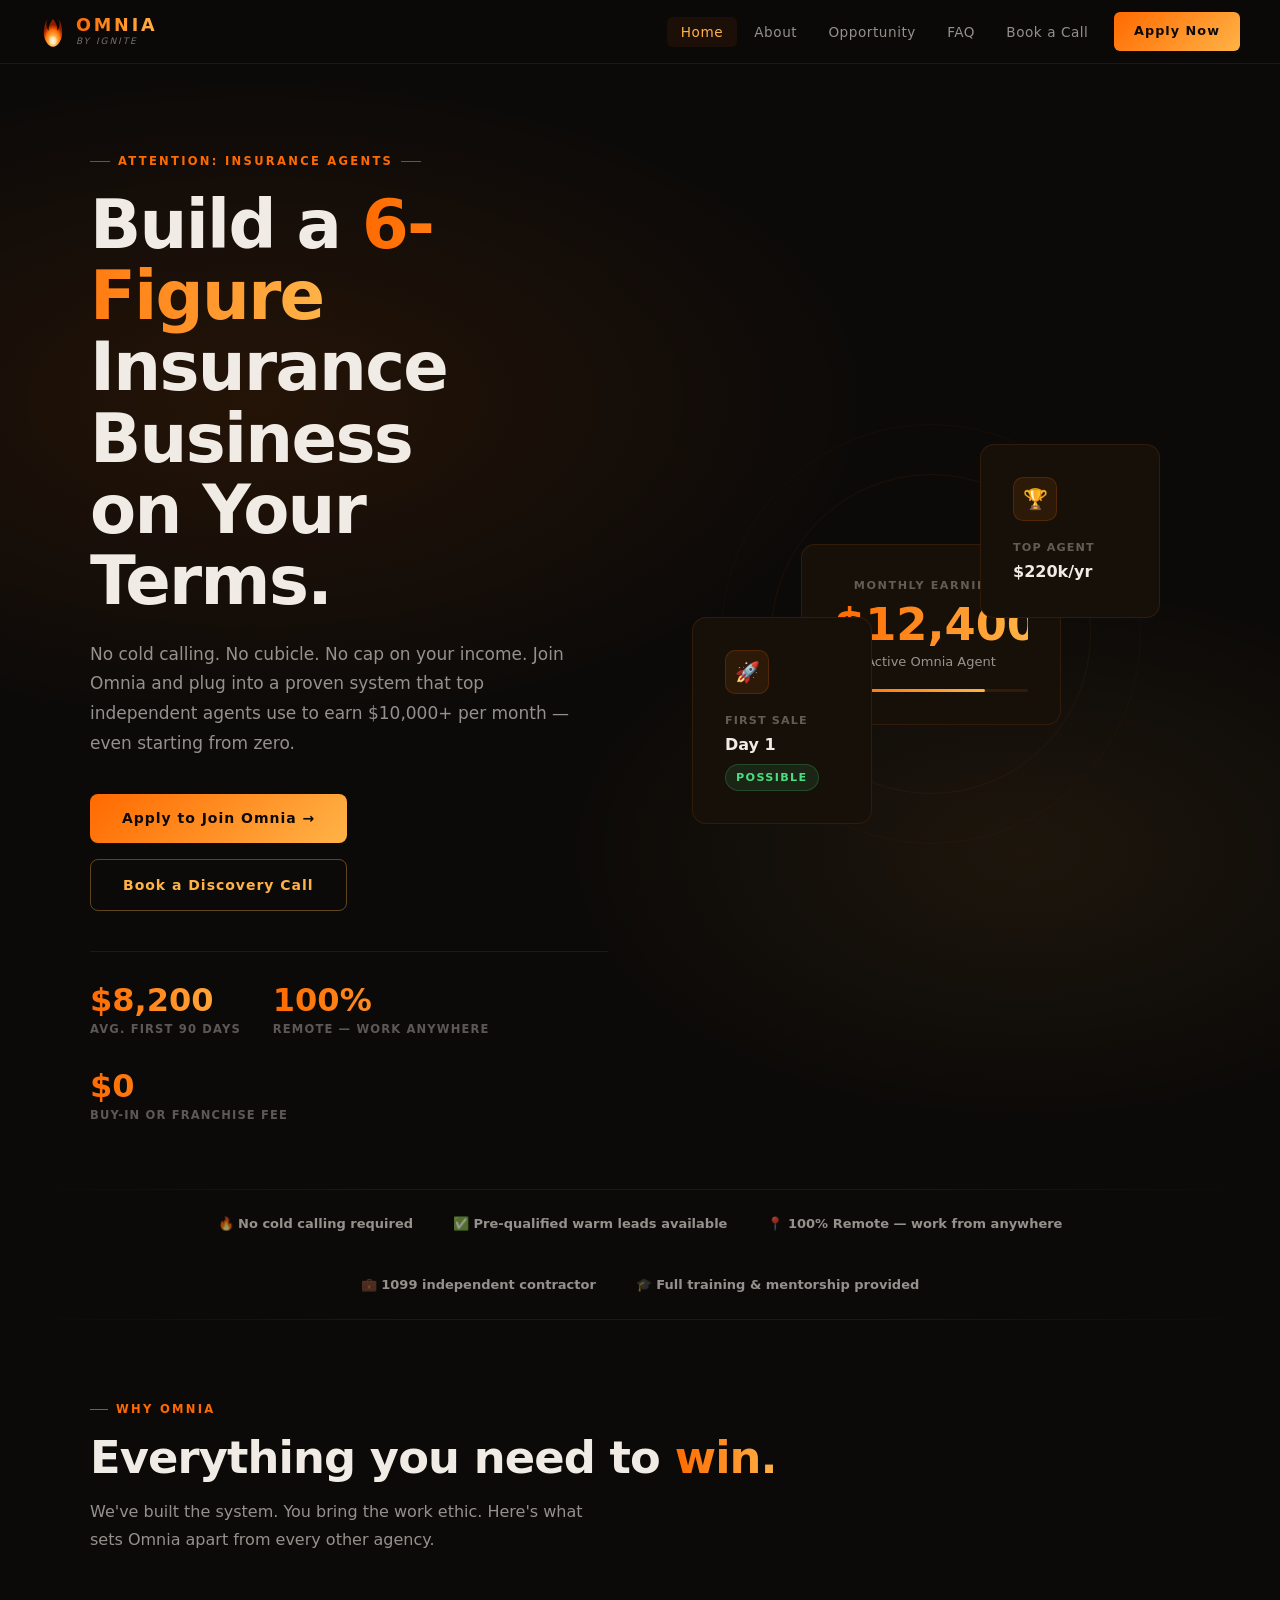
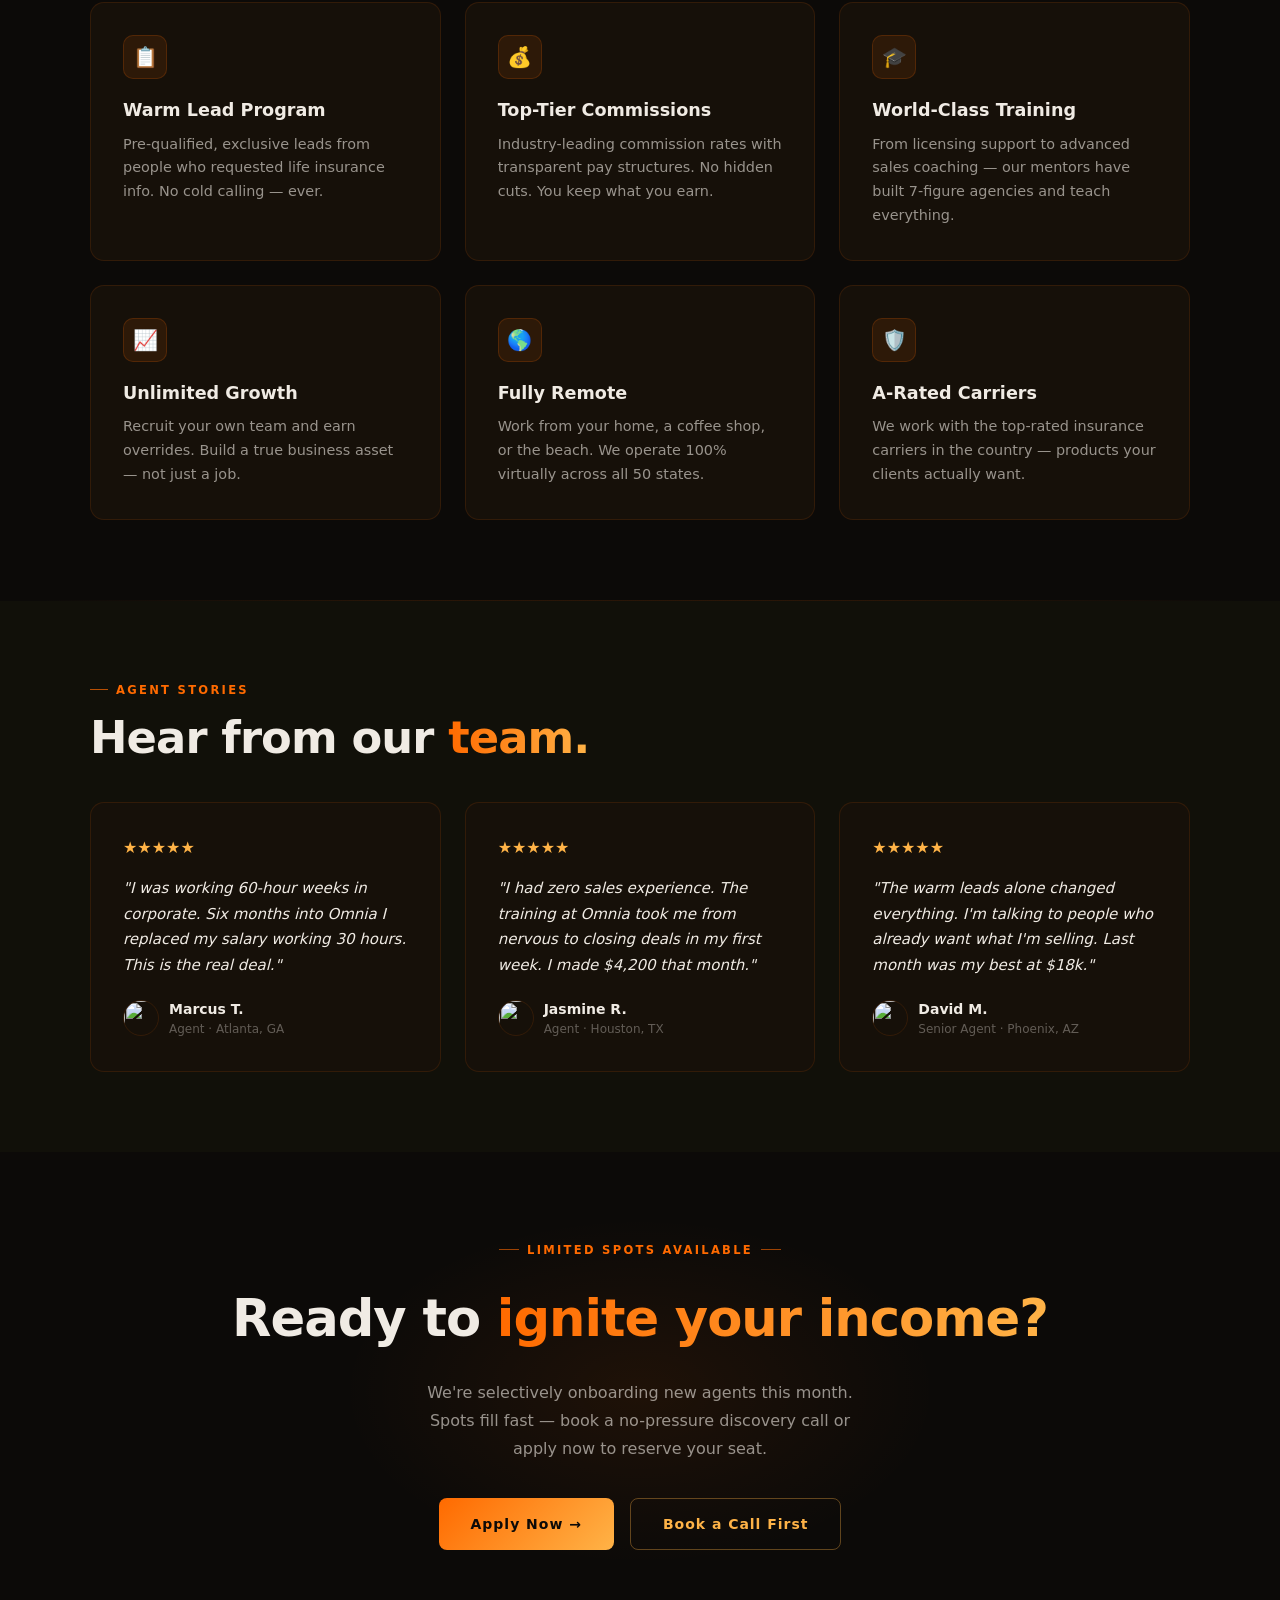
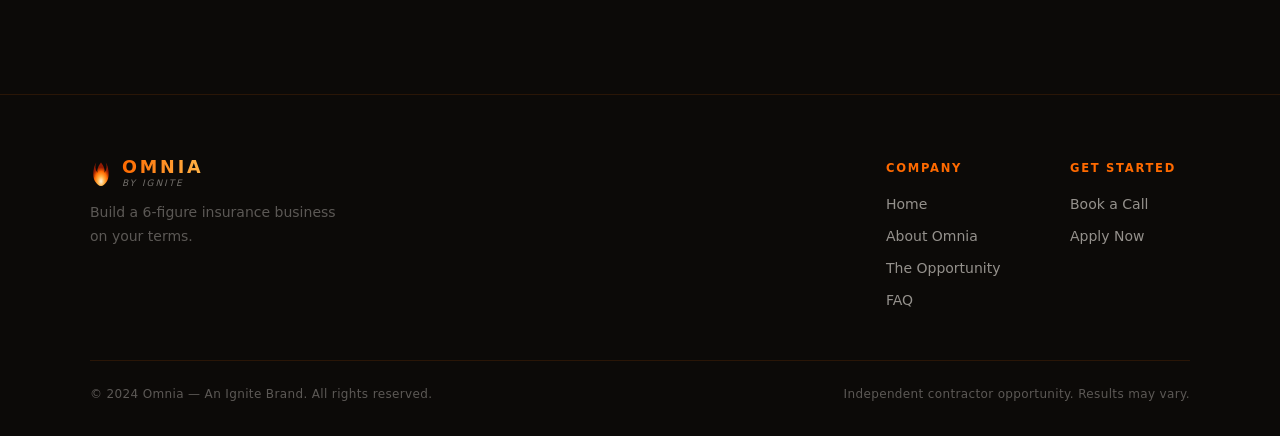
==== index.html @ 759bdfca "Initial Omnia agency site with lead form and calendar embed" ====
<!DOCTYPE html>
<html lang="en">
<head>
  <meta charset="UTF-8"/>
  <meta name="viewport" content="width=device-width, initial-scale=1.0"/>
  <title>Omnia · by Ignite — Build a 6-Figure Insurance Business</title>
  <link rel="stylesheet" href="shared.css"/>
</head>
<body>
<div class="page-content">

  <!-- HERO -->
  <section style="min-height:92vh; display:flex; align-items:center; padding: 5rem 2.5rem 4rem; position:relative; overflow:hidden;">
    <div style="position:absolute;inset:0;background:radial-gradient(ellipse 80vw 60vh at 20% 30%, rgba(255,106,0,0.1) 0%,transparent 60%), radial-gradient(ellipse 60vw 50vh at 80% 70%, rgba(255,179,71,0.07) 0%,transparent 60%);pointer-events:none;"></div>
    <div style="max-width:1100px;margin:0 auto;display:grid;grid-template-columns:1fr 1fr;gap:4rem;align-items:center;width:100%;">
      <div class="fade-up">
        <div class="page-hero-eyebrow" style="justify-content:flex-start;">Attention: Insurance Agents</div>
        <h1 style="font-size:clamp(2.6rem,5.5vw,4.2rem);font-weight:900;line-height:1.06;letter-spacing:-0.025em;margin-bottom:1.4rem;">
          Build a <span class="ember-grad">6-Figure</span><br/>Insurance Business<br/>on Your Terms.
        </h1>
        <p style="font-size:1.0625rem;color:var(--text-2);max-width:46ch;line-height:1.75;margin-bottom:2.2rem;">
          No cold calling. No cubicle. No cap on your income. Join Omnia and plug into a proven system that top independent agents use to earn $10,000+ per month — even starting from zero.
        </p>
        <div style="display:flex;gap:1rem;flex-wrap:wrap;">
          <a href="apply.html" class="btn-primary">Apply to Join Omnia →</a>
          <a href="book.html" class="btn-outline">Book a Discovery Call</a>
        </div>
        <div style="display:flex;gap:2rem;flex-wrap:wrap;margin-top:2.5rem;padding-top:2rem;border-top:1px solid var(--border);">
          <div>
            <div class="stat-num" style="font-size:2rem;">$8,200</div>
            <div class="stat-label">Avg. first 90 days</div>
          </div>
          <div>
            <div class="stat-num" style="font-size:2rem;">100%</div>
            <div class="stat-label">Remote — work anywhere</div>
          </div>
          <div>
            <div class="stat-num" style="font-size:2rem;">$0</div>
            <div class="stat-label">Buy-in or franchise fee</div>
          </div>
        </div>
      </div>
      <!-- floating card visual -->
      <div class="fade-up" style="position:relative;display:flex;justify-content:center;align-items:center;height:440px;" data-delay="0.2">
        <div style="position:absolute;width:320px;height:320px;border-radius:50%;border:1px solid rgba(255,106,0,0.07);animation:ringPulse 4s ease-in-out infinite;"></div>
        <div style="position:absolute;width:420px;height:420px;border-radius:50%;border:1px solid rgba(255,106,0,0.04);animation:ringPulse 4s ease-in-out infinite 1.2s;"></div>
        <!-- main card -->
        <div class="card" style="width:260px;z-index:3;text-align:center;">
          <div style="font-size:0.7rem;font-weight:700;letter-spacing:0.14em;text-transform:uppercase;color:var(--text-3);margin-bottom:0.5rem;">Monthly Earnings</div>
          <div class="stat-num" style="font-size:2.8rem;margin-bottom:0.25rem;">$12,400</div>
          <div style="font-size:0.8125rem;color:var(--text-2);margin-bottom:1rem;">Active Omnia Agent</div>
          <div style="height:3px;background:var(--border);border-radius:2px;overflow:hidden;">
            <div style="height:100%;width:78%;background:linear-gradient(90deg,var(--ember),var(--amber));border-radius:2px;animation:barPulse 3s ease-in-out infinite;"></div>
          </div>
        </div>
        <!-- top card -->
        <div class="card" style="width:180px;position:absolute;top:30px;right:30px;z-index:4;">
          <div class="card-icon">🏆</div>
          <div style="font-size:0.7rem;font-weight:600;letter-spacing:0.1em;text-transform:uppercase;color:var(--text-3);">Top Agent</div>
          <div style="font-size:1rem;font-weight:700;margin-top:2px;">$220k/yr</div>
        </div>
        <!-- bottom card -->
        <div class="card" style="width:180px;position:absolute;bottom:30px;left:20px;z-index:4;">
          <div class="card-icon">🚀</div>
          <div style="font-size:0.7rem;font-weight:600;letter-spacing:0.1em;text-transform:uppercase;color:var(--text-3);">First Sale</div>
          <div style="font-size:1rem;font-weight:700;margin-top:2px;">Day 1</div>
          <div class="badge badge-green" style="margin-top:6px;">Possible</div>
        </div>
      </div>
    </div>
  </section>

  <div class="divider"></div>

  <!-- TRUST BAR -->
  <div style="padding:1.5rem 2.5rem;">
    <div style="max-width:1100px;margin:0 auto;display:flex;justify-content:center;gap:2.5rem;flex-wrap:wrap;font-size:0.8125rem;font-weight:600;color:var(--text-2);">
      <span>🔥 No cold calling required</span>
      <span>✅ Pre-qualified warm leads available</span>
      <span>📍 100% Remote — work from anywhere</span>
      <span>💼 1099 independent contractor</span>
      <span>🎓 Full training & mentorship provided</span>
    </div>
  </div>

  <div class="divider"></div>

  <!-- WHY OMNIA -->
  <section class="section">
    <div class="section-inner">
      <div class="fade-up">
        <div class="section-label">Why Omnia</div>
        <h2 class="section-title">Everything you need to <span class="ember-grad">win.</span></h2>
        <p class="section-sub">We've built the system. You bring the work ethic. Here's what sets Omnia apart from every other agency.</p>
      </div>
      <div class="grid-3">
        <div class="card fade-up">
          <div class="card-icon">📋</div>
          <h3 style="font-size:1.1rem;font-weight:700;margin-bottom:0.5rem;">Warm Lead Program</h3>
          <p style="font-size:0.9rem;color:var(--text-2);line-height:1.65;">Pre-qualified, exclusive leads from people who requested life insurance info. No cold calling — ever.</p>
        </div>
        <div class="card fade-up" data-delay="0.08">
          <div class="card-icon">💰</div>
          <h3 style="font-size:1.1rem;font-weight:700;margin-bottom:0.5rem;">Top-Tier Commissions</h3>
          <p style="font-size:0.9rem;color:var(--text-2);line-height:1.65;">Industry-leading commission rates with transparent pay structures. No hidden cuts. You keep what you earn.</p>
        </div>
        <div class="card fade-up" data-delay="0.16">
          <div class="card-icon">🎓</div>
          <h3 style="font-size:1.1rem;font-weight:700;margin-bottom:0.5rem;">World-Class Training</h3>
          <p style="font-size:0.9rem;color:var(--text-2);line-height:1.65;">From licensing support to advanced sales coaching — our mentors have built 7-figure agencies and teach everything.</p>
        </div>
        <div class="card fade-up" data-delay="0.06">
          <div class="card-icon">📈</div>
          <h3 style="font-size:1.1rem;font-weight:700;margin-bottom:0.5rem;">Unlimited Growth</h3>
          <p style="font-size:0.9rem;color:var(--text-2);line-height:1.65;">Recruit your own team and earn overrides. Build a true business asset — not just a job.</p>
        </div>
        <div class="card fade-up" data-delay="0.14">
          <div class="card-icon">🌎</div>
          <h3 style="font-size:1.1rem;font-weight:700;margin-bottom:0.5rem;">Fully Remote</h3>
          <p style="font-size:0.9rem;color:var(--text-2);line-height:1.65;">Work from your home, a coffee shop, or the beach. We operate 100% virtually across all 50 states.</p>
        </div>
        <div class="card fade-up" data-delay="0.22">
          <div class="card-icon">🛡️</div>
          <h3 style="font-size:1.1rem;font-weight:700;margin-bottom:0.5rem;">A-Rated Carriers</h3>
          <p style="font-size:0.9rem;color:var(--text-2);line-height:1.65;">We work with the top-rated insurance carriers in the country — products your clients actually want.</p>
        </div>
      </div>
    </div>
  </section>

  <div class="divider"></div>

  <!-- TESTIMONIALS -->
  <section class="section" style="background:var(--bg-2);">
    <div class="section-inner">
      <div class="fade-up">
        <div class="section-label">Agent Stories</div>
        <h2 class="section-title">Hear from our <span class="ember-grad">team.</span></h2>
      </div>
      <div class="grid-3" style="margin-top:2.5rem;">
        <div class="card fade-up">
          <div style="display:flex;gap:3px;margin-bottom:1rem;">
            <span style="color:var(--amber);">★★★★★</span>
          </div>
          <p style="font-size:0.9375rem;color:var(--text-1);font-style:italic;line-height:1.7;margin-bottom:1.2rem;">"I was working 60-hour weeks in corporate. Six months into Omnia I replaced my salary working 30 hours. This is the real deal."</p>
          <div style="display:flex;align-items:center;gap:10px;">
            <img src="https://i.pravatar.cc/40?img=11" style="width:36px;height:36px;border-radius:50%;border:1px solid var(--border);" alt=""/>
            <div>
              <div style="font-size:0.875rem;font-weight:600;">Marcus T.</div>
              <div style="font-size:0.75rem;color:var(--text-3);">Agent · Atlanta, GA</div>
            </div>
          </div>
        </div>
        <div class="card fade-up" data-delay="0.1">
          <div style="display:flex;gap:3px;margin-bottom:1rem;">
            <span style="color:var(--amber);">★★★★★</span>
          </div>
          <p style="font-size:0.9375rem;color:var(--text-1);font-style:italic;line-height:1.7;margin-bottom:1.2rem;">"I had zero sales experience. The training at Omnia took me from nervous to closing deals in my first week. I made $4,200 that month."</p>
          <div style="display:flex;align-items:center;gap:10px;">
            <img src="https://i.pravatar.cc/40?img=25" style="width:36px;height:36px;border-radius:50%;border:1px solid var(--border);" alt=""/>
            <div>
              <div style="font-size:0.875rem;font-weight:600;">Jasmine R.</div>
              <div style="font-size:0.75rem;color:var(--text-3);">Agent · Houston, TX</div>
            </div>
          </div>
        </div>
        <div class="card fade-up" data-delay="0.2">
          <div style="display:flex;gap:3px;margin-bottom:1rem;">
            <span style="color:var(--amber);">★★★★★</span>
          </div>
          <p style="font-size:0.9375rem;color:var(--text-1);font-style:italic;line-height:1.7;margin-bottom:1.2rem;">"The warm leads alone changed everything. I'm talking to people who already want what I'm selling. Last month was my best at $18k."</p>
          <div style="display:flex;align-items:center;gap:10px;">
            <img src="https://i.pravatar.cc/40?img=52" style="width:36px;height:36px;border-radius:50%;border:1px solid var(--border);" alt=""/>
            <div>
              <div style="font-size:0.875rem;font-weight:600;">David M.</div>
              <div style="font-size:0.75rem;color:var(--text-3);">Senior Agent · Phoenix, AZ</div>
            </div>
          </div>
        </div>
      </div>
    </div>
  </section>

  <!-- CTA BANNER -->
  <section style="padding:5rem 2.5rem;text-align:center;position:relative;overflow:hidden;">
    <div style="position:absolute;top:50%;left:50%;transform:translate(-50%,-50%);width:600px;height:350px;background:radial-gradient(ellipse,rgba(255,106,0,0.08) 0%,transparent 70%);pointer-events:none;"></div>
    <div class="fade-up" style="position:relative;">
      <div class="page-hero-eyebrow" style="justify-content:center;">Limited Spots Available</div>
      <h2 style="font-size:clamp(2rem,4.5vw,3.2rem);font-weight:900;letter-spacing:-0.02em;margin-bottom:1.2rem;">
        Ready to <span class="ember-grad">ignite your income?</span>
      </h2>
      <p style="font-size:1rem;color:var(--text-2);max-width:44ch;margin:0 auto 2.2rem;line-height:1.75;">
        We're selectively onboarding new agents this month. Spots fill fast — book a no-pressure discovery call or apply now to reserve your seat.
      </p>
      <div style="display:flex;gap:1rem;justify-content:center;flex-wrap:wrap;">
        <a href="apply.html" class="btn-primary">Apply Now →</a>
        <a href="book.html" class="btn-outline">Book a Call First</a>
      </div>
    </div>
  </section>

</div>

<script src="shared.js"></script>
<script>
  // Scroll-triggered fade-up
  const observer = new IntersectionObserver((entries) => {
    entries.forEach((e, i) => {
      if (e.isIntersecting) {
        const delay = e.target.dataset.delay || 0;
        setTimeout(() => e.target.classList.add('visible'), delay * 1000);
        observer.unobserve(e.target);
      }
    });
  }, { threshold: 0.12 });
  document.querySelectorAll('.fade-up').forEach(el => observer.observe(el));
</script>
<style>
  @keyframes ringPulse {
    0%,100%{opacity:1;transform:scale(1);}
    50%{opacity:0.4;transform:scale(1.03);}
  }
  @keyframes barPulse {
    0%,100%{opacity:1;} 50%{opacity:0.55;}
  }
  @media(max-width:820px){
    section > div[style*="grid-template-columns:1fr 1fr"]{grid-template-columns:1fr!important;}
    section > div[style*="height:440px"]{display:none!important;}
  }
</style>
</body>
</html>
---- shared.css ----
/* ── Omnia Shared Styles ── */
*, *::before, *::after { box-sizing: border-box; margin: 0; padding: 0; }

:root {
  --ember:        #ff6a00;
  --amber:        #ffb347;
  --amber-light:  #ffd07a;
  --bg:           #0c0a08;
  --bg-2:         #111009;
  --bg-card:      #161009;
  --border:       rgba(255,106,0,0.12);
  --border-hover: rgba(255,106,0,0.35);
  --text-1:       #f0ebe4;
  --text-2:       rgba(240,235,228,0.6);
  --text-3:       rgba(240,235,228,0.35);
  --ease:         cubic-bezier(0.16, 1, 0.3, 1);
}

html { scroll-behavior: smooth; font-size: 16px; }

body {
  background: var(--bg);
  color: var(--text-1);
  font-family: 'Segoe UI', system-ui, sans-serif;
  line-height: 1.6;
  min-height: 100vh;
}

/* ── NAV ── */
#main-nav {
  position: fixed;
  top: 0; left: 0; right: 0;
  z-index: 200;
  height: 64px;
  display: flex;
  align-items: center;
  justify-content: space-between;
  padding: 0 2.5rem;
  background: rgba(12,10,8,0.88);
  backdrop-filter: blur(16px);
  -webkit-backdrop-filter: blur(16px);
  border-bottom: 1px solid var(--border);
}

.nav-logo {
  display: flex;
  align-items: center;
  gap: 10px;
  text-decoration: none;
}
.nav-logo-wrap {
  display: flex;
  flex-direction: column;
  align-items: flex-start;
  line-height: 1;
  gap: 2px;
}
.nav-logo-text {
  font-weight: 900;
  font-size: 1.1rem;
  letter-spacing: 0.16em;
  background: linear-gradient(90deg, var(--ember), var(--amber));
  -webkit-background-clip: text;
  -webkit-text-fill-color: transparent;
  background-clip: text;
}
.nav-logo-parent {
  font-size: 0.56rem;
  font-weight: 500;
  letter-spacing: 0.22em;
  text-transform: uppercase;
  color: var(--text-2, #9a8a78);
  opacity: 0.75;
  font-style: italic;
}

.nav-links {
  display: flex;
  align-items: center;
  gap: 0.25rem;
  list-style: none;
}
.nav-link {
  color: var(--text-2);
  text-decoration: none;
  font-size: 0.85rem;
  font-weight: 500;
  letter-spacing: 0.04em;
  padding: 0.45rem 0.85rem;
  border-radius: 6px;
  transition: color 0.2s ease, background 0.2s ease;
}
.nav-link:hover, .nav-link.active {
  color: var(--text-1);
  background: rgba(255,106,0,0.07);
}
.nav-link.active { color: var(--amber); }

.nav-cta {
  display: inline-flex;
  align-items: center;
  background: linear-gradient(135deg, var(--ember), var(--amber));
  color: #0c0a08;
  font-weight: 700;
  font-size: 0.8rem;
  letter-spacing: 0.08em;
  padding: 0.55rem 1.25rem;
  border-radius: 6px;
  text-decoration: none;
  margin-left: 0.5rem;
  transition: transform 0.3s var(--ease), box-shadow 0.3s var(--ease);
}
.nav-cta:hover {
  transform: translateY(-1px);
  box-shadow: 0 6px 20px rgba(255,106,0,0.35);
}
.nav-cta.active { box-shadow: 0 0 0 2px var(--amber); }

/* hamburger */
.nav-hamburger {
  display: none;
  flex-direction: column;
  justify-content: center;
  gap: 5px;
  background: none;
  border: none;
  cursor: pointer;
  padding: 6px;
}
.nav-hamburger span {
  display: block;
  width: 22px; height: 2px;
  background: var(--text-1);
  border-radius: 2px;
  transition: all 0.3s var(--ease);
}
.nav-hamburger.open span:nth-child(1) { transform: translateY(7px) rotate(45deg); }
.nav-hamburger.open span:nth-child(2) { opacity: 0; }
.nav-hamburger.open span:nth-child(3) { transform: translateY(-7px) rotate(-45deg); }

@media (max-width: 820px) {
  #main-nav { padding: 0 1.25rem; }
  .nav-hamburger { display: flex; }
  .nav-links {
    display: none;
    position: absolute;
    top: 64px; left: 0; right: 0;
    flex-direction: column;
    align-items: stretch;
    background: rgba(12,10,8,0.98);
    border-bottom: 1px solid var(--border);
    padding: 1rem 1.25rem 1.5rem;
    gap: 0.25rem;
  }
  .nav-links.open { display: flex; }
  .nav-cta { text-align: center; justify-content: center; margin-left: 0; margin-top: 0.5rem; }
}

/* ── PAGE SHELL ── */
.page-content { padding-top: 64px; }

/* ── SHARED HERO ── */
.page-hero {
  padding: 5rem 2.5rem 4rem;
  text-align: center;
  position: relative;
  overflow: hidden;
}
.page-hero::before {
  content: '';
  position: absolute;
  inset: 0;
  background:
    radial-gradient(ellipse 70vw 50vh at 50% 0%, rgba(255,106,0,0.10) 0%, transparent 65%);
  pointer-events: none;
}
.page-hero-eyebrow {
  display: inline-flex;
  align-items: center;
  gap: 8px;
  font-size: 0.72rem;
  font-weight: 700;
  letter-spacing: 0.2em;
  text-transform: uppercase;
  color: var(--ember);
  margin-bottom: 1.2rem;
}
.page-hero-eyebrow::before, .page-hero-eyebrow::after {
  content: '';
  display: block;
  width: 20px; height: 1px;
  background: var(--ember);
  opacity: 0.6;
}
.page-hero h1 {
  font-size: clamp(2.4rem, 5vw, 4rem);
  font-weight: 900;
  line-height: 1.08;
  letter-spacing: -0.02em;
  margin-bottom: 1.25rem;
}
.page-hero p {
  font-size: 1.0625rem;
  color: var(--text-2);
  max-width: 52ch;
  margin: 0 auto;
  line-height: 1.75;
}
.ember-grad {
  background: linear-gradient(90deg, var(--ember), var(--amber));
  -webkit-background-clip: text;
  -webkit-text-fill-color: transparent;
  background-clip: text;
}

/* ── BUTTONS ── */
.btn-primary {
  display: inline-flex;
  align-items: center;
  gap: 8px;
  background: linear-gradient(135deg, var(--ember), var(--amber));
  color: #0c0a08;
  font-weight: 700;
  font-size: 0.875rem;
  letter-spacing: 0.07em;
  padding: 0.85rem 2rem;
  border-radius: 8px;
  text-decoration: none;
  border: none;
  cursor: pointer;
  transition: transform 0.3s var(--ease), box-shadow 0.3s var(--ease);
}
.btn-primary:hover {
  transform: translateY(-2px);
  box-shadow: 0 10px 32px rgba(255,106,0,0.35);
}
.btn-outline {
  display: inline-flex;
  align-items: center;
  gap: 8px;
  background: transparent;
  color: var(--amber);
  font-weight: 600;
  font-size: 0.875rem;
  letter-spacing: 0.07em;
  padding: 0.85rem 2rem;
  border-radius: 8px;
  border: 1px solid rgba(255,179,71,0.35);
  text-decoration: none;
  cursor: pointer;
  transition: background 0.3s var(--ease), border-color 0.3s ease;
}
.btn-outline:hover {
  background: rgba(255,179,71,0.08);
  border-color: var(--amber);
}

/* ── CARDS ── */
.card {
  background: var(--bg-card);
  border: 1px solid var(--border);
  border-radius: 14px;
  padding: 2rem;
  transition: border-color 0.3s ease, transform 0.4s var(--ease), box-shadow 0.4s var(--ease);
}
.card:hover {
  border-color: var(--border-hover);
  transform: translateY(-4px);
  box-shadow: 0 20px 50px rgba(0,0,0,0.4), 0 0 30px rgba(255,106,0,0.05);
}
.card-icon {
  width: 44px; height: 44px;
  border-radius: 10px;
  background: rgba(255,106,0,0.1);
  border: 1px solid rgba(255,106,0,0.18);
  display: flex; align-items: center; justify-content: center;
  font-size: 1.25rem;
  margin-bottom: 1.1rem;
}

/* ── SECTION LAYOUTS ── */
.section {
  padding: 5rem 2.5rem;
}
.section-inner {
  max-width: 1100px;
  margin: 0 auto;
}
.section-label {
  font-size: 0.72rem;
  font-weight: 700;
  letter-spacing: 0.2em;
  text-transform: uppercase;
  color: var(--ember);
  margin-bottom: 0.85rem;
  display: flex;
  align-items: center;
  gap: 8px;
}
.section-label::before {
  content: '';
  display: block;
  width: 18px; height: 1px;
  background: var(--ember);
  opacity: 0.7;
}
.section-title {
  font-size: clamp(1.8rem, 3.5vw, 2.8rem);
  font-weight: 900;
  letter-spacing: -0.02em;
  line-height: 1.1;
  margin-bottom: 1rem;
}
.section-sub {
  font-size: 1rem;
  color: var(--text-2);
  max-width: 52ch;
  line-height: 1.75;
  margin-bottom: 3rem;
}
.grid-2 { display: grid; grid-template-columns: repeat(2, 1fr); gap: 1.5rem; }
.grid-3 { display: grid; grid-template-columns: repeat(3, 1fr); gap: 1.5rem; }
.grid-4 { display: grid; grid-template-columns: repeat(4, 1fr); gap: 1.5rem; }
@media (max-width: 900px) {
  .grid-3, .grid-4 { grid-template-columns: repeat(2, 1fr); }
  .section { padding: 3.5rem 1.25rem; }
  .page-hero { padding: 3.5rem 1.25rem 2.5rem; }
}
@media (max-width: 600px) {
  .grid-2, .grid-3, .grid-4 { grid-template-columns: 1fr; }
}

/* ── DIVIDER ── */
.divider {
  height: 1px;
  background: linear-gradient(90deg, transparent, var(--border) 30%, var(--border) 70%, transparent);
  margin: 0 2.5rem;
}

/* ── STAT BAR ── */
.stat-bar {
  display: flex;
  justify-content: center;
  gap: 3rem;
  flex-wrap: wrap;
  padding: 2.5rem;
  border-top: 1px solid var(--border);
  border-bottom: 1px solid var(--border);
}
.stat-num {
  font-size: 2.4rem;
  font-weight: 900;
  background: linear-gradient(90deg, var(--ember), var(--amber));
  -webkit-background-clip: text;
  -webkit-text-fill-color: transparent;
  background-clip: text;
  line-height: 1;
}
.stat-label {
  font-size: 0.72rem;
  font-weight: 600;
  letter-spacing: 0.1em;
  text-transform: uppercase;
  color: var(--text-3);
  margin-top: 4px;
}

/* ── FORM ELEMENTS ── */
.form-group { display: flex; flex-direction: column; gap: 6px; }
.form-label {
  font-size: 0.75rem;
  font-weight: 600;
  letter-spacing: 0.1em;
  text-transform: uppercase;
  color: var(--text-3);
}
.form-input, .form-select, .form-textarea {
  background: rgba(255,255,255,0.04);
  border: 1px solid var(--border);
  border-radius: 8px;
  padding: 0.75rem 1rem;
  color: var(--text-1);
  font-family: inherit;
  font-size: 0.9375rem;
  outline: none;
  transition: border-color 0.25s ease;
  width: 100%;
}
.form-input:focus, .form-select:focus, .form-textarea:focus {
  border-color: rgba(255,106,0,0.5);
}
.form-textarea { resize: vertical; min-height: 100px; }
.form-select { appearance: none; }
option { background: #1a1208; }

/* ── FOOTER ── */
.site-footer {
  border-top: 1px solid var(--border);
  padding: 4rem 2.5rem 2rem;
  margin-top: 4rem;
}
.footer-inner {
  max-width: 1100px;
  margin: 0 auto;
  display: flex;
  gap: 4rem;
  flex-wrap: wrap;
  margin-bottom: 3rem;
}
.footer-brand { flex: 1; min-width: 200px; }
.footer-tagline {
  font-size: 0.875rem;
  color: var(--text-3);
  line-height: 1.7;
  margin-top: 0.85rem;
}
.footer-links-group {
  display: flex;
  gap: 4rem;
  flex-wrap: wrap;
}
.footer-col {
  display: flex;
  flex-direction: column;
  gap: 0.6rem;
  min-width: 120px;
}
.footer-col-title {
  font-size: 0.72rem;
  font-weight: 700;
  letter-spacing: 0.15em;
  text-transform: uppercase;
  color: var(--ember);
  margin-bottom: 0.4rem;
}
.footer-col a {
  font-size: 0.875rem;
  color: var(--text-2);
  text-decoration: none;
  transition: color 0.2s ease;
}
.footer-col a:hover { color: var(--text-1); }
.footer-bottom {
  max-width: 1100px;
  margin: 0 auto;
  padding-top: 1.5rem;
  border-top: 1px solid var(--border);
  display: flex;
  justify-content: space-between;
  flex-wrap: wrap;
  gap: 0.5rem;
  font-size: 0.75rem;
  color: var(--text-3);
  letter-spacing: 0.03em;
}

/* ── FADE-IN ANIMATION ── */
.fade-up {
  opacity: 0;
  transform: translateY(28px);
  transition: opacity 0.7s var(--ease), transform 0.7s var(--ease);
}
.fade-up.visible {
  opacity: 1;
  transform: translateY(0);
}

/* ── BADGE ── */
.badge {
  display: inline-flex;
  align-items: center;
  gap: 5px;
  font-size: 0.7rem;
  font-weight: 700;
  letter-spacing: 0.12em;
  text-transform: uppercase;
  padding: 4px 10px;
  border-radius: 99px;
}
.badge-ember {
  color: var(--ember);
  background: rgba(255,106,0,0.1);
  border: 1px solid rgba(255,106,0,0.2);
}
.badge-green {
  color: #4ade80;
  background: rgba(74,222,128,0.1);
  border: 1px solid rgba(74,222,128,0.2);
}
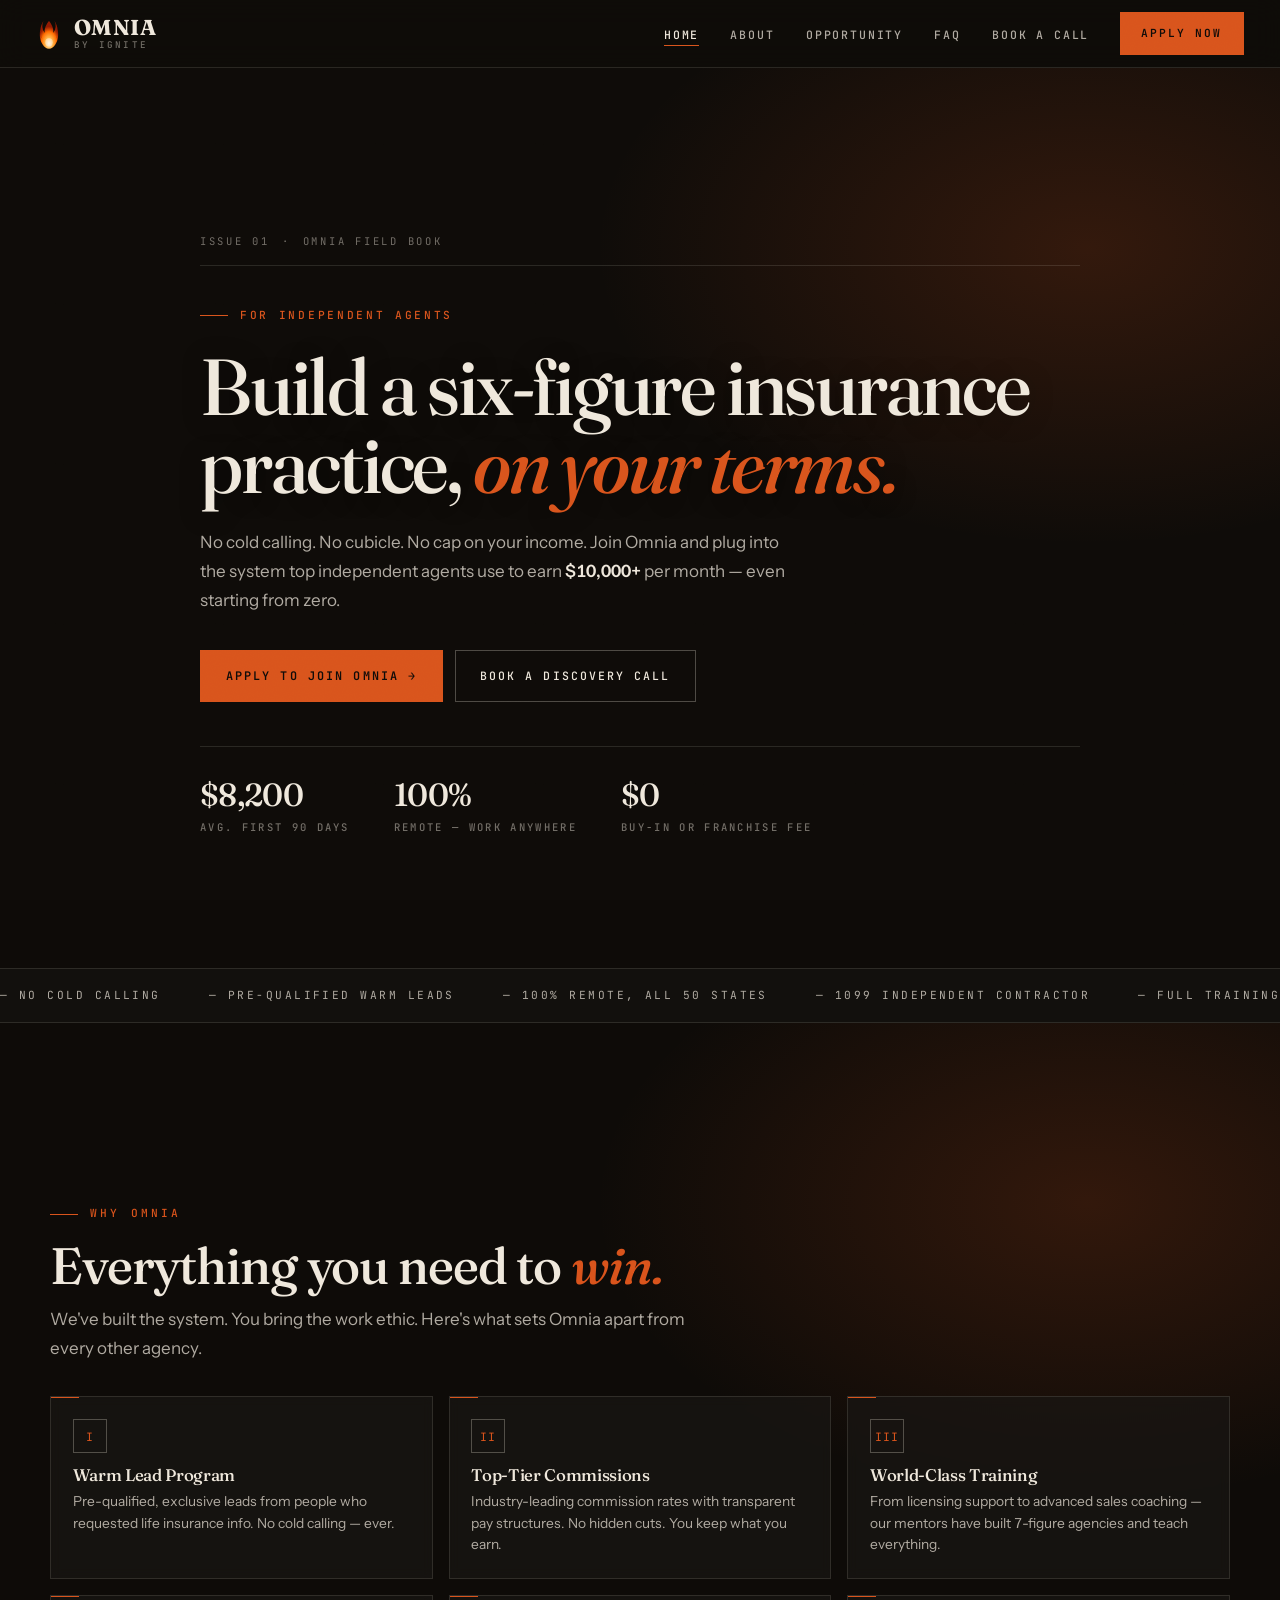
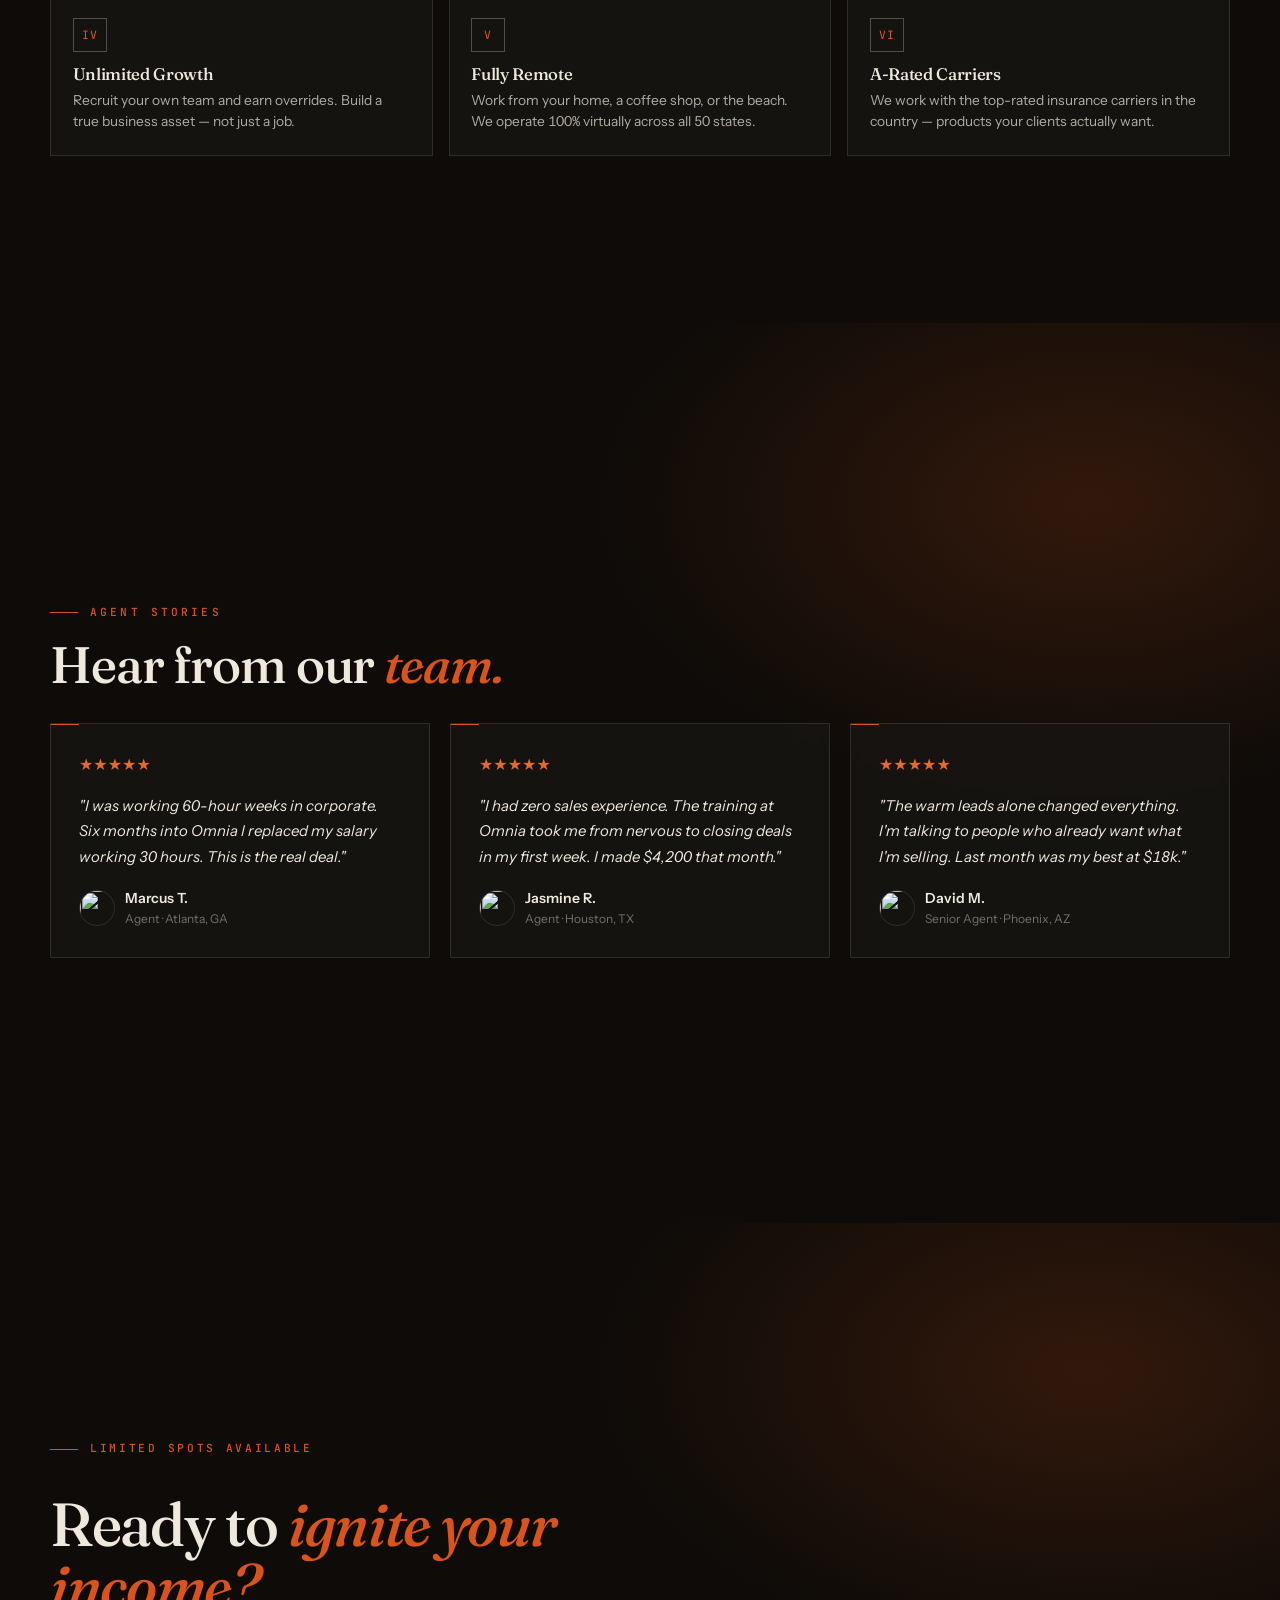
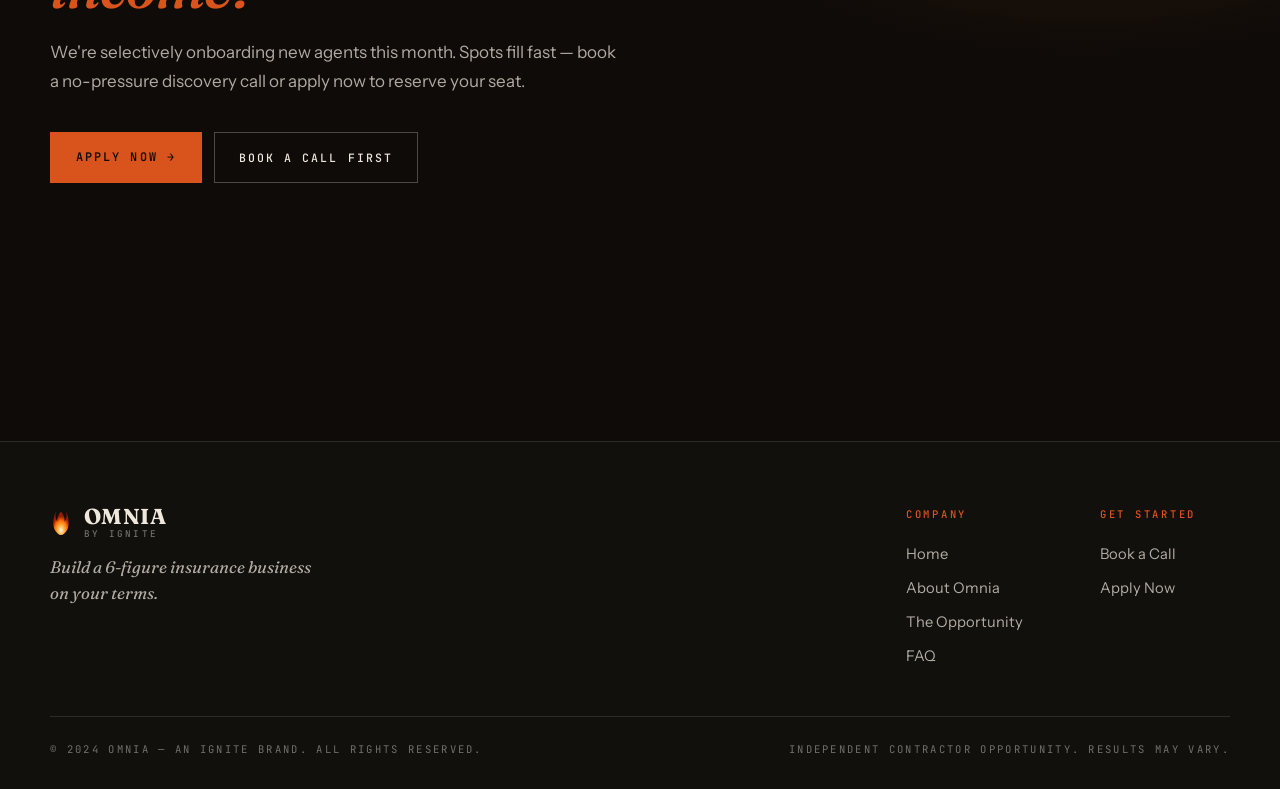
==== commit 58edc8ed: "Dark Editorial redesign: full-viewport tinted scenes, editorial typography, car/architecture imagery" ====
--- a/index.html
+++ b/index.html
@@ -10,134 +10,110 @@
 <div class="page-content">
 
   <!-- HERO -->
-  <section style="min-height:92vh; display:flex; align-items:center; padding: 5rem 2.5rem 4rem; position:relative; overflow:hidden;">
-    <div style="position:absolute;inset:0;background:radial-gradient(ellipse 80vw 60vh at 20% 30%, rgba(255,106,0,0.1) 0%,transparent 60%), radial-gradient(ellipse 60vw 50vh at 80% 70%, rgba(255,179,71,0.07) 0%,transparent 60%);pointer-events:none;"></div>
-    <div style="max-width:1100px;margin:0 auto;display:grid;grid-template-columns:1fr 1fr;gap:4rem;align-items:center;width:100%;">
-      <div class="fade-up">
-        <div class="page-hero-eyebrow" style="justify-content:flex-start;">Attention: Insurance Agents</div>
-        <h1 style="font-size:clamp(2.6rem,5.5vw,4.2rem);font-weight:900;line-height:1.06;letter-spacing:-0.025em;margin-bottom:1.4rem;">
-          Build a <span class="ember-grad">6-Figure</span><br/>Insurance Business<br/>on Your Terms.
-        </h1>
-        <p style="font-size:1.0625rem;color:var(--text-2);max-width:46ch;line-height:1.75;margin-bottom:2.2rem;">
-          No cold calling. No cubicle. No cap on your income. Join Omnia and plug into a proven system that top independent agents use to earn $10,000+ per month — even starting from zero.
-        </p>
-        <div style="display:flex;gap:1rem;flex-wrap:wrap;">
-          <a href="apply.html" class="btn-primary">Apply to Join Omnia →</a>
-          <a href="book.html" class="btn-outline">Book a Discovery Call</a>
-        </div>
-        <div style="display:flex;gap:2rem;flex-wrap:wrap;margin-top:2.5rem;padding-top:2rem;border-top:1px solid var(--border);">
-          <div>
-            <div class="stat-num" style="font-size:2rem;">$8,200</div>
-            <div class="stat-label">Avg. first 90 days</div>
-          </div>
-          <div>
-            <div class="stat-num" style="font-size:2rem;">100%</div>
-            <div class="stat-label">Remote — work anywhere</div>
-          </div>
-          <div>
-            <div class="stat-num" style="font-size:2rem;">$0</div>
-            <div class="stat-label">Buy-in or franchise fee</div>
-          </div>
-        </div>
-      </div>
-      <!-- floating card visual -->
-      <div class="fade-up" style="position:relative;display:flex;justify-content:center;align-items:center;height:440px;" data-delay="0.2">
-        <div style="position:absolute;width:320px;height:320px;border-radius:50%;border:1px solid rgba(255,106,0,0.07);animation:ringPulse 4s ease-in-out infinite;"></div>
-        <div style="position:absolute;width:420px;height:420px;border-radius:50%;border:1px solid rgba(255,106,0,0.04);animation:ringPulse 4s ease-in-out infinite 1.2s;"></div>
-        <!-- main card -->
-        <div class="card" style="width:260px;z-index:3;text-align:center;">
-          <div style="font-size:0.7rem;font-weight:700;letter-spacing:0.14em;text-transform:uppercase;color:var(--text-3);margin-bottom:0.5rem;">Monthly Earnings</div>
-          <div class="stat-num" style="font-size:2.8rem;margin-bottom:0.25rem;">$12,400</div>
-          <div style="font-size:0.8125rem;color:var(--text-2);margin-bottom:1rem;">Active Omnia Agent</div>
-          <div style="height:3px;background:var(--border);border-radius:2px;overflow:hidden;">
-            <div style="height:100%;width:78%;background:linear-gradient(90deg,var(--ember),var(--amber));border-radius:2px;animation:barPulse 3s ease-in-out infinite;"></div>
-          </div>
-        </div>
-        <!-- top card -->
-        <div class="card" style="width:180px;position:absolute;top:30px;right:30px;z-index:4;">
-          <div class="card-icon">🏆</div>
-          <div style="font-size:0.7rem;font-weight:600;letter-spacing:0.1em;text-transform:uppercase;color:var(--text-3);">Top Agent</div>
-          <div style="font-size:1rem;font-weight:700;margin-top:2px;">$220k/yr</div>
-        </div>
-        <!-- bottom card -->
-        <div class="card" style="width:180px;position:absolute;bottom:30px;left:20px;z-index:4;">
-          <div class="card-icon">🚀</div>
-          <div style="font-size:0.7rem;font-weight:600;letter-spacing:0.1em;text-transform:uppercase;color:var(--text-3);">First Sale</div>
-          <div style="font-size:1rem;font-weight:700;margin-top:2px;">Day 1</div>
-          <div class="badge badge-green" style="margin-top:6px;">Possible</div>
+  <section class="bg-scene hero-scene" style="background-image:url('https://images.unsplash.com/photo-1469285994282-454ceb49e63c?auto=format&fit=crop&w=2400&q=80');">
+    <div class="bg-scene-inner fade-up">
+      <div class="hero-issue">
+        <span>Issue 01</span>
+        <span>·</span>
+        <span>Omnia Field Book</span>
+      </div>
+      <div class="page-hero-eyebrow" style="justify-content:flex-start;">For Independent Agents</div>
+      <h1 class="hero-headline">
+        Build a six-figure insurance<br/>practice, <span class="ember-grad">on your terms.</span>
+      </h1>
+      <p class="hero-lede">
+        No cold calling. No cubicle. No cap on your income. Join Omnia and plug into the system top independent agents use to earn <strong>$10,000+</strong> per month — even starting from zero.
+      </p>
+      <div class="hero-cta-row">
+        <a href="apply.html" class="btn-primary">Apply to Join Omnia →</a>
+        <a href="book.html" class="btn-outline">Book a Discovery Call</a>
+      </div>
+      <div class="hero-stats">
+        <div>
+          <div class="stat-num" style="font-size:2rem;">$8,200</div>
+          <div class="stat-label">Avg. first 90 days</div>
+        </div>
+        <div>
+          <div class="stat-num" style="font-size:2rem;">100%</div>
+          <div class="stat-label">Remote — work anywhere</div>
+        </div>
+        <div>
+          <div class="stat-num" style="font-size:2rem;">$0</div>
+          <div class="stat-label">Buy-in or franchise fee</div>
         </div>
       </div>
     </div>
   </section>
 
-  <div class="divider"></div>
-
-  <!-- TRUST BAR -->
-  <div style="padding:1.5rem 2.5rem;">
-    <div style="max-width:1100px;margin:0 auto;display:flex;justify-content:center;gap:2.5rem;flex-wrap:wrap;font-size:0.8125rem;font-weight:600;color:var(--text-2);">
-      <span>🔥 No cold calling required</span>
-      <span>✅ Pre-qualified warm leads available</span>
-      <span>📍 100% Remote — work from anywhere</span>
-      <span>💼 1099 independent contractor</span>
-      <span>🎓 Full training & mentorship provided</span>
+  <!-- TICKER / TRUST BAR -->
+  <div class="trust-ticker" aria-label="What Omnia agents get">
+    <div class="trust-ticker-track">
+      <span>— No cold calling</span>
+      <span>— Pre-qualified warm leads</span>
+      <span>— 100% remote, all 50 states</span>
+      <span>— 1099 independent contractor</span>
+      <span>— Full training & mentorship</span>
+      <span>— A-rated carriers</span>
+      <span>— No cold calling</span>
+      <span>— Pre-qualified warm leads</span>
+      <span>— 100% remote, all 50 states</span>
+      <span>— 1099 independent contractor</span>
+      <span>— Full training & mentorship</span>
+      <span>— A-rated carriers</span>
     </div>
   </div>
 
-  <div class="divider"></div>
-
   <!-- WHY OMNIA -->
-  <section class="section">
-    <div class="section-inner">
+  <section class="bg-scene why-scene" style="background-image:url('https://images.unsplash.com/photo-1502136969935-8d8eef54d77b?auto=format&fit=crop&w=2400&q=80');">
+    <div class="bg-scene-inner">
       <div class="fade-up">
         <div class="section-label">Why Omnia</div>
         <h2 class="section-title">Everything you need to <span class="ember-grad">win.</span></h2>
         <p class="section-sub">We've built the system. You bring the work ethic. Here's what sets Omnia apart from every other agency.</p>
       </div>
-      <div class="grid-3">
+      <div class="grid-3 why-grid">
         <div class="card fade-up">
-          <div class="card-icon">📋</div>
-          <h3 style="font-size:1.1rem;font-weight:700;margin-bottom:0.5rem;">Warm Lead Program</h3>
-          <p style="font-size:0.9rem;color:var(--text-2);line-height:1.65;">Pre-qualified, exclusive leads from people who requested life insurance info. No cold calling — ever.</p>
+          <div class="card-icon">I</div>
+          <h3 style="font-size:1.2rem;margin-bottom:0.6rem;">Warm Lead Program</h3>
+          <p style="font-size:0.95rem;color:var(--bone-dim);line-height:1.7;">Pre-qualified, exclusive leads from people who requested life insurance info. No cold calling — ever.</p>
         </div>
         <div class="card fade-up" data-delay="0.08">
-          <div class="card-icon">💰</div>
-          <h3 style="font-size:1.1rem;font-weight:700;margin-bottom:0.5rem;">Top-Tier Commissions</h3>
-          <p style="font-size:0.9rem;color:var(--text-2);line-height:1.65;">Industry-leading commission rates with transparent pay structures. No hidden cuts. You keep what you earn.</p>
+          <div class="card-icon">II</div>
+          <h3 style="font-size:1.2rem;margin-bottom:0.6rem;">Top-Tier Commissions</h3>
+          <p style="font-size:0.95rem;color:var(--bone-dim);line-height:1.7;">Industry-leading commission rates with transparent pay structures. No hidden cuts. You keep what you earn.</p>
         </div>
         <div class="card fade-up" data-delay="0.16">
-          <div class="card-icon">🎓</div>
-          <h3 style="font-size:1.1rem;font-weight:700;margin-bottom:0.5rem;">World-Class Training</h3>
-          <p style="font-size:0.9rem;color:var(--text-2);line-height:1.65;">From licensing support to advanced sales coaching — our mentors have built 7-figure agencies and teach everything.</p>
+          <div class="card-icon">III</div>
+          <h3 style="font-size:1.2rem;margin-bottom:0.6rem;">World-Class Training</h3>
+          <p style="font-size:0.95rem;color:var(--bone-dim);line-height:1.7;">From licensing support to advanced sales coaching — our mentors have built 7-figure agencies and teach everything.</p>
         </div>
         <div class="card fade-up" data-delay="0.06">
-          <div class="card-icon">📈</div>
-          <h3 style="font-size:1.1rem;font-weight:700;margin-bottom:0.5rem;">Unlimited Growth</h3>
-          <p style="font-size:0.9rem;color:var(--text-2);line-height:1.65;">Recruit your own team and earn overrides. Build a true business asset — not just a job.</p>
+          <div class="card-icon">IV</div>
+          <h3 style="font-size:1.2rem;margin-bottom:0.6rem;">Unlimited Growth</h3>
+          <p style="font-size:0.95rem;color:var(--bone-dim);line-height:1.7;">Recruit your own team and earn overrides. Build a true business asset — not just a job.</p>
         </div>
         <div class="card fade-up" data-delay="0.14">
-          <div class="card-icon">🌎</div>
-          <h3 style="font-size:1.1rem;font-weight:700;margin-bottom:0.5rem;">Fully Remote</h3>
-          <p style="font-size:0.9rem;color:var(--text-2);line-height:1.65;">Work from your home, a coffee shop, or the beach. We operate 100% virtually across all 50 states.</p>
+          <div class="card-icon">V</div>
+          <h3 style="font-size:1.2rem;margin-bottom:0.6rem;">Fully Remote</h3>
+          <p style="font-size:0.95rem;color:var(--bone-dim);line-height:1.7;">Work from your home, a coffee shop, or the beach. We operate 100% virtually across all 50 states.</p>
         </div>
         <div class="card fade-up" data-delay="0.22">
-          <div class="card-icon">🛡️</div>
-          <h3 style="font-size:1.1rem;font-weight:700;margin-bottom:0.5rem;">A-Rated Carriers</h3>
-          <p style="font-size:0.9rem;color:var(--text-2);line-height:1.65;">We work with the top-rated insurance carriers in the country — products your clients actually want.</p>
+          <div class="card-icon">VI</div>
+          <h3 style="font-size:1.2rem;margin-bottom:0.6rem;">A-Rated Carriers</h3>
+          <p style="font-size:0.95rem;color:var(--bone-dim);line-height:1.7;">We work with the top-rated insurance carriers in the country — products your clients actually want.</p>
         </div>
       </div>
     </div>
   </section>
 
-  <div class="divider"></div>
-
   <!-- TESTIMONIALS -->
-  <section class="section" style="background:var(--bg-2);">
-    <div class="section-inner">
+  <section class="bg-scene testimonials-scene" style="background-image:url('https://images.unsplash.com/photo-1507139321432-7a01e36e3f1d?auto=format&fit=crop&w=2400&q=80');">
+    <div class="bg-scene-inner">
       <div class="fade-up">
         <div class="section-label">Agent Stories</div>
         <h2 class="section-title">Hear from our <span class="ember-grad">team.</span></h2>
       </div>
-      <div class="grid-3" style="margin-top:2.5rem;">
+      <div class="grid-3 testimonials-grid" style="margin-top:2rem;">
         <div class="card fade-up">
           <div style="display:flex;gap:3px;margin-bottom:1rem;">
             <span style="color:var(--amber);">★★★★★</span>
@@ -182,17 +158,16 @@
   </section>
 
   <!-- CTA BANNER -->
-  <section style="padding:5rem 2.5rem;text-align:center;position:relative;overflow:hidden;">
-    <div style="position:absolute;top:50%;left:50%;transform:translate(-50%,-50%);width:600px;height:350px;background:radial-gradient(ellipse,rgba(255,106,0,0.08) 0%,transparent 70%);pointer-events:none;"></div>
-    <div class="fade-up" style="position:relative;">
-      <div class="page-hero-eyebrow" style="justify-content:center;">Limited Spots Available</div>
-      <h2 style="font-size:clamp(2rem,4.5vw,3.2rem);font-weight:900;letter-spacing:-0.02em;margin-bottom:1.2rem;">
+  <section class="bg-scene cta-scene" style="background-image:url('https://images.unsplash.com/photo-1544636331-e26879cd4d9b?auto=format&fit=crop&w=2400&q=80');">
+    <div class="bg-scene-inner fade-up" style="text-align:left;">
+      <div class="page-hero-eyebrow">Limited Spots Available</div>
+      <h2 class="cta-title">
         Ready to <span class="ember-grad">ignite your income?</span>
       </h2>
-      <p style="font-size:1rem;color:var(--text-2);max-width:44ch;margin:0 auto 2.2rem;line-height:1.75;">
+      <p class="cta-sub">
         We're selectively onboarding new agents this month. Spots fill fast — book a no-pressure discovery call or apply now to reserve your seat.
       </p>
-      <div style="display:flex;gap:1rem;justify-content:center;flex-wrap:wrap;">
+      <div class="cta-row">
         <a href="apply.html" class="btn-primary">Apply Now →</a>
         <a href="book.html" class="btn-outline">Book a Call First</a>
       </div>
@@ -216,16 +191,158 @@
   document.querySelectorAll('.fade-up').forEach(el => observer.observe(el));
 </script>
 <style>
-  @keyframes ringPulse {
-    0%,100%{opacity:1;transform:scale(1);}
-    50%{opacity:0.4;transform:scale(1.03);}
-  }
-  @keyframes barPulse {
-    0%,100%{opacity:1;} 50%{opacity:0.55;}
-  }
-  @media(max-width:820px){
-    section > div[style*="grid-template-columns:1fr 1fr"]{grid-template-columns:1fr!important;}
-    section > div[style*="height:440px"]{display:none!important;}
+  /* ── FULL-VIEWPORT BACKGROUND SCENES ── */
+  .bg-scene {
+    position: relative;
+    min-height: 100vh;
+    padding: 7rem 2.25rem 5rem;
+    display: flex;
+    align-items: center;
+    background-size: cover;
+    background-position: center;
+    background-repeat: no-repeat;
+    overflow: hidden;
+    isolation: isolate;
+  }
+  .bg-scene::before {
+    content: "";
+    position: absolute;
+    inset: 0;
+    background:
+      radial-gradient(ellipse 70vw 60vh at 85% 20%, rgba(217,84,28,0.18) 0%, transparent 55%),
+      linear-gradient(180deg, rgba(14,11,8,0.72) 0%, rgba(14,11,8,0.86) 60%, rgba(14,11,8,0.94) 100%);
+    z-index: -1;
+    mix-blend-mode: normal;
+  }
+  .bg-scene::after {
+    content: "";
+    position: absolute; inset: 0;
+    background-image: inherit;
+    background-size: inherit;
+    background-position: inherit;
+    filter: grayscale(0.35) sepia(0.12) brightness(0.55) contrast(1.05);
+    z-index: -2;
+  }
+  /* ensure base image layer is handled via ::after, hide the default paint */
+  .bg-scene { background-color: var(--ink); }
+  .bg-scene > .bg-scene-inner {
+    position: relative;
+    z-index: 1;
+    max-width: 1180px;
+    margin: 0 auto;
+    width: 100%;
+  }
+
+  /* HERO */
+  .hero-scene { min-height: 100vh; }
+  .hero-scene .bg-scene-inner { max-width: 880px; }
+
+  /* WHY OMNIA compressed to fit viewport */
+  .why-scene { padding: 5rem 2.25rem 4rem; }
+  .why-scene .section-title { margin-bottom: 0.75rem; }
+  .why-scene .section-sub { margin-bottom: 2rem; }
+  .why-grid { gap: 1rem; }
+  .why-grid .card { padding: 1.4rem 1.35rem; background: rgba(26,23,20,0.72); backdrop-filter: blur(6px); -webkit-backdrop-filter: blur(6px); }
+  .why-grid .card h3 { font-size: 1.05rem !important; margin-bottom: 0.35rem !important; }
+  .why-grid .card p { font-size: 0.86rem !important; line-height: 1.55 !important; }
+  .why-grid .card-icon { width: 34px; height: 34px; font-size: 0.72rem; margin-bottom: 0.8rem; }
+
+  /* TESTIMONIALS compressed */
+  .testimonials-scene { padding: 5rem 2.25rem 4rem; }
+  .testimonials-grid .card { background: rgba(26,23,20,0.72); backdrop-filter: blur(6px); -webkit-backdrop-filter: blur(6px); padding: 1.75rem; }
+
+  /* CTA SCENE */
+  .cta-scene { min-height: 82vh; }
+  .cta-scene .cta-title { margin: 0.75rem 0 1.25rem; }
+
+  .hero-issue {
+    font-family: var(--f-mono);
+    font-size: 0.66rem;
+    letter-spacing: 0.26em;
+    text-transform: uppercase;
+    color: var(--bone-fade);
+    display: flex;
+    gap: 0.75rem;
+    margin-bottom: 2rem;
+    padding-bottom: 1rem;
+    border-bottom: 1px solid var(--hair);
+  }
+  .hero-headline {
+    font-family: var(--f-display);
+    font-size: clamp(2.6rem, 6.2vw, 5rem);
+    font-weight: 500;
+    line-height: 0.98;
+    letter-spacing: -0.028em;
+    margin-bottom: 1.5rem;
+    color: var(--bone);
+    text-shadow: 0 2px 24px rgba(0,0,0,0.35);
+  }
+  .hero-lede {
+    font-size: 1.0625rem;
+    color: var(--bone-dim);
+    max-width: 54ch;
+    line-height: 1.7;
+    margin-bottom: 2.2rem;
+  }
+  .hero-cta-row { display: flex; gap: 0.75rem; flex-wrap: wrap; }
+  .hero-stats {
+    display: flex;
+    gap: 2.75rem;
+    flex-wrap: wrap;
+    margin-top: 2.75rem;
+    padding-top: 2rem;
+    border-top: 1px solid var(--hair);
+  }
+
+  /* TRUST TICKER */
+  .trust-ticker {
+    overflow: hidden;
+    border-top: 1px solid var(--hair);
+    border-bottom: 1px solid var(--hair);
+    padding: 1.1rem 0;
+    margin: 0;
+    background: var(--ink-2);
+  }
+  .trust-ticker-track {
+    display: flex;
+    gap: 3rem;
+    white-space: nowrap;
+    font-family: var(--f-mono);
+    font-size: 0.7rem;
+    letter-spacing: 0.22em;
+    text-transform: uppercase;
+    color: var(--bone-dim);
+    animation: tickerScroll 42s linear infinite;
+  }
+  @keyframes tickerScroll {
+    from { transform: translateX(0); }
+    to   { transform: translateX(-50%); }
+  }
+
+  /* CTA BANNER */
+  .cta-title {
+    font-family: var(--f-display);
+    font-size: clamp(2.2rem, 5vw, 3.8rem);
+    font-weight: 500;
+    letter-spacing: -0.022em;
+    margin: 0.75rem 0 1.25rem;
+    max-width: 18ch;
+    line-height: 1.02;
+  }
+  .cta-sub {
+    font-size: 1.0625rem;
+    color: var(--bone-dim);
+    max-width: 52ch;
+    margin: 0 0 2.25rem;
+    line-height: 1.7;
+  }
+  .cta-row { display: flex; gap: 0.75rem; flex-wrap: wrap; }
+
+  @media(max-width: 900px) {
+    .bg-scene { padding: 5rem 1.25rem 4rem; min-height: auto; }
+    .hero-scene { min-height: 90vh; }
+    .why-grid, .testimonials-grid { grid-template-columns: 1fr !important; }
+    .hero-stats { gap: 1.5rem; margin-top: 2rem; padding-top: 1.5rem; }
   }
 </style>
 </body>
--- a/shared.css
+++ b/shared.css
@@ -1,120 +1,171 @@
-/* ── Omnia Shared Styles ── */
+/* ── Omnia · Dark Editorial ─────────────────────────────────────────────
+   Aesthetic: late-night reading room × trading terminal.
+   Serif display · mono labels · hairline rules · ember as signal only.
+   ───────────────────────────────────────────────────────────────────── */
+
+@import url('https://fonts.googleapis.com/css2?family=Fraunces:ital,opsz,wght@0,9..144,400;0,9..144,500;0,9..144,600;0,9..144,700;0,9..144,900;1,9..144,500&family=Instrument+Sans:wght@400;500;600&family=JetBrains+Mono:wght@400;500;600&display=swap');
+
 *, *::before, *::after { box-sizing: border-box; margin: 0; padding: 0; }
 
 :root {
-  --ember:        #ff6a00;
-  --amber:        #ffb347;
-  --amber-light:  #ffd07a;
-  --bg:           #0c0a08;
-  --bg-2:         #111009;
-  --bg-card:      #161009;
-  --border:       rgba(255,106,0,0.12);
-  --border-hover: rgba(255,106,0,0.35);
-  --text-1:       #f0ebe4;
-  --text-2:       rgba(240,235,228,0.6);
-  --text-3:       rgba(240,235,228,0.35);
-  --ease:         cubic-bezier(0.16, 1, 0.3, 1);
+  /* signal */
+  --ember:        #D9541C;
+  --ember-hot:    #E8692F;
+  --oxide:        #6B4226;
+  /* surface */
+  --ink:          #0E0B08;
+  --ink-2:        #12100D;
+  --steel:        #1A1714;
+  --steel-2:      #221E19;
+  /* type */
+  --bone:         #EFE8DC;
+  --bone-dim:     rgba(239,232,220,0.72);
+  --bone-fade:    rgba(239,232,220,0.44);
+  --bone-ghost:   rgba(239,232,220,0.22);
+  /* rules */
+  --hair:         rgba(239,232,220,0.12);
+  --hair-strong:  rgba(239,232,220,0.28);
+  /* motion */
+  --ease:         cubic-bezier(0.22, 1, 0.36, 1);
+  /* fonts */
+  --f-display:    'Fraunces', 'Iowan Old Style', Georgia, serif;
+  --f-body:       'Instrument Sans', ui-sans-serif, system-ui, sans-serif;
+  --f-mono:       'JetBrains Mono', ui-monospace, 'SF Mono', Menlo, monospace;
+
+  /* legacy aliases to keep existing markup intact */
+  --amber:        var(--ember-hot);
+  --amber-light:  var(--ember-hot);
+  --bg:           var(--ink);
+  --bg-2:         var(--ink-2);
+  --bg-card:      var(--steel);
+  --border:       var(--hair);
+  --border-hover: var(--hair-strong);
+  --text-1:       var(--bone);
+  --text-2:       var(--bone-dim);
+  --text-3:       var(--bone-fade);
 }
 
 html { scroll-behavior: smooth; font-size: 16px; }
 
 body {
-  background: var(--bg);
-  color: var(--text-1);
-  font-family: 'Segoe UI', system-ui, sans-serif;
-  line-height: 1.6;
+  background: var(--ink);
+  color: var(--bone);
+  font-family: var(--f-body);
+  font-feature-settings: "ss01", "cv11", "tnum";
+  font-variant-numeric: tabular-nums;
+  line-height: 1.55;
   min-height: 100vh;
-}
-
-/* ── NAV ── */
+  -webkit-font-smoothing: antialiased;
+  -moz-osx-font-smoothing: grayscale;
+  position: relative;
+}
+
+/* subtle film grain for warmth */
+body::before {
+  content: "";
+  position: fixed; inset: 0;
+  pointer-events: none;
+  z-index: 300;
+  opacity: 0.045;
+  mix-blend-mode: overlay;
+  background-image: url("data:image/svg+xml;utf8,<svg xmlns='http://www.w3.org/2000/svg' width='160' height='160'><filter id='n'><feTurbulence type='fractalNoise' baseFrequency='0.9' numOctaves='2' stitchTiles='stitch'/><feColorMatrix values='0 0 0 0 1  0 0 0 0 1  0 0 0 0 1  0 0 0 0.7 0'/></filter><rect width='100%' height='100%' filter='url(%23n)'/></svg>");
+}
+
+::selection { background: var(--ember); color: var(--ink); }
+
+/* ── NAV · masthead hairline ─────────────────────────────────────── */
 #main-nav {
   position: fixed;
   top: 0; left: 0; right: 0;
   z-index: 200;
-  height: 64px;
+  height: 68px;
   display: flex;
   align-items: center;
   justify-content: space-between;
-  padding: 0 2.5rem;
-  background: rgba(12,10,8,0.88);
-  backdrop-filter: blur(16px);
-  -webkit-backdrop-filter: blur(16px);
-  border-bottom: 1px solid var(--border);
-}
-
-.nav-logo {
-  display: flex;
-  align-items: center;
-  gap: 10px;
-  text-decoration: none;
-}
+  padding: 0 2.25rem;
+  background: rgba(14,11,8,0.82);
+  backdrop-filter: blur(14px) saturate(120%);
+  -webkit-backdrop-filter: blur(14px) saturate(120%);
+  border-bottom: 1px solid var(--hair);
+}
+
+.nav-logo { display: flex; align-items: center; gap: 12px; text-decoration: none; }
 .nav-logo-wrap {
   display: flex;
   flex-direction: column;
   align-items: flex-start;
   line-height: 1;
-  gap: 2px;
+  gap: 3px;
 }
 .nav-logo-text {
-  font-weight: 900;
-  font-size: 1.1rem;
+  font-family: var(--f-display);
+  font-weight: 700;
+  font-size: 1.35rem;
+  letter-spacing: 0.02em;
+  color: var(--bone);
+  -webkit-text-fill-color: currentColor;
+  background: none;
+}
+.nav-logo-parent {
+  font-family: var(--f-mono);
+  font-size: 0.58rem;
+  font-weight: 500;
+  letter-spacing: 0.24em;
+  text-transform: uppercase;
+  color: var(--bone-fade);
+  opacity: 1;
+  font-style: normal;
+}
+
+.nav-links { display: flex; align-items: center; gap: 0.15rem; list-style: none; }
+.nav-link {
+  position: relative;
+  color: var(--bone-dim);
+  text-decoration: none;
+  font-family: var(--f-mono);
+  font-size: 0.72rem;
+  font-weight: 500;
   letter-spacing: 0.16em;
-  background: linear-gradient(90deg, var(--ember), var(--amber));
-  -webkit-background-clip: text;
-  -webkit-text-fill-color: transparent;
-  background-clip: text;
-}
-.nav-logo-parent {
-  font-size: 0.56rem;
-  font-weight: 500;
-  letter-spacing: 0.22em;
-  text-transform: uppercase;
-  color: var(--text-2, #9a8a78);
-  opacity: 0.75;
-  font-style: italic;
-}
-
-.nav-links {
-  display: flex;
-  align-items: center;
-  gap: 0.25rem;
-  list-style: none;
-}
-.nav-link {
-  color: var(--text-2);
-  text-decoration: none;
-  font-size: 0.85rem;
-  font-weight: 500;
-  letter-spacing: 0.04em;
-  padding: 0.45rem 0.85rem;
-  border-radius: 6px;
-  transition: color 0.2s ease, background 0.2s ease;
-}
-.nav-link:hover, .nav-link.active {
-  color: var(--text-1);
-  background: rgba(255,106,0,0.07);
-}
-.nav-link.active { color: var(--amber); }
+  text-transform: uppercase;
+  padding: 0.55rem 0.9rem;
+  border-radius: 0;
+  transition: color 0.2s ease;
+}
+.nav-link::after {
+  content: "";
+  position: absolute;
+  left: 0.9rem; right: 0.9rem; bottom: 0.3rem;
+  height: 1px;
+  background: var(--ember);
+  transform: scaleX(0);
+  transform-origin: left;
+  transition: transform 0.35s var(--ease);
+}
+.nav-link:hover { color: var(--bone); background: transparent; }
+.nav-link:hover::after,
+.nav-link.active::after { transform: scaleX(1); }
+.nav-link.active { color: var(--bone); }
 
 .nav-cta {
   display: inline-flex;
   align-items: center;
-  background: linear-gradient(135deg, var(--ember), var(--amber));
-  color: #0c0a08;
-  font-weight: 700;
-  font-size: 0.8rem;
-  letter-spacing: 0.08em;
-  padding: 0.55rem 1.25rem;
-  border-radius: 6px;
+  gap: 8px;
+  background: var(--ember);
+  color: var(--ink);
+  font-family: var(--f-mono);
+  font-weight: 600;
+  font-size: 0.7rem;
+  letter-spacing: 0.18em;
+  text-transform: uppercase;
+  padding: 0.78rem 1.35rem;
+  border-radius: 0;
   text-decoration: none;
-  margin-left: 0.5rem;
-  transition: transform 0.3s var(--ease), box-shadow 0.3s var(--ease);
-}
-.nav-cta:hover {
-  transform: translateY(-1px);
-  box-shadow: 0 6px 20px rgba(255,106,0,0.35);
-}
-.nav-cta.active { box-shadow: 0 0 0 2px var(--amber); }
+  margin-left: 0.85rem;
+  box-shadow: none;
+  transition: background 0.25s var(--ease), color 0.25s var(--ease);
+}
+.nav-cta:hover { background: var(--bone); color: var(--ink); transform: none; }
+.nav-cta.active { box-shadow: inset 0 0 0 1px var(--ink); }
 
 /* hamburger */
 .nav-hamburger {
@@ -129,9 +180,9 @@
 }
 .nav-hamburger span {
   display: block;
-  width: 22px; height: 2px;
-  background: var(--text-1);
-  border-radius: 2px;
+  width: 22px; height: 1.5px;
+  background: var(--bone);
+  border-radius: 0;
   transition: all 0.3s var(--ease);
 }
 .nav-hamburger.open span:nth-child(1) { transform: translateY(7px) rotate(45deg); }
@@ -139,351 +190,455 @@
 .nav-hamburger.open span:nth-child(3) { transform: translateY(-7px) rotate(-45deg); }
 
 @media (max-width: 820px) {
-  #main-nav { padding: 0 1.25rem; }
+  #main-nav { padding: 0 1.1rem; height: 60px; }
   .nav-hamburger { display: flex; }
   .nav-links {
     display: none;
     position: absolute;
-    top: 64px; left: 0; right: 0;
+    top: 60px; left: 0; right: 0;
     flex-direction: column;
     align-items: stretch;
-    background: rgba(12,10,8,0.98);
-    border-bottom: 1px solid var(--border);
-    padding: 1rem 1.25rem 1.5rem;
-    gap: 0.25rem;
+    background: rgba(14,11,8,0.98);
+    border-bottom: 1px solid var(--hair);
+    padding: 1rem 1.1rem 1.5rem;
+    gap: 0.15rem;
   }
   .nav-links.open { display: flex; }
-  .nav-cta { text-align: center; justify-content: center; margin-left: 0; margin-top: 0.5rem; }
-}
-
-/* ── PAGE SHELL ── */
-.page-content { padding-top: 64px; }
-
-/* ── SHARED HERO ── */
+  .nav-cta { text-align: center; justify-content: center; margin-left: 0; margin-top: 0.65rem; }
+}
+
+/* ── PAGE SHELL ────────────────────────────────────────────────────── */
+.page-content { padding-top: 68px; }
+
+/* ── HERO · editorial left-align, no glow orbs ───────────────────── */
 .page-hero {
-  padding: 5rem 2.5rem 4rem;
-  text-align: center;
+  padding: 6rem 2.25rem 4.5rem;
+  text-align: left;
   position: relative;
   overflow: hidden;
+  max-width: 1180px;
+  margin: 0 auto;
 }
 .page-hero::before {
-  content: '';
+  content: "";
   position: absolute;
-  inset: 0;
-  background:
-    radial-gradient(ellipse 70vw 50vh at 50% 0%, rgba(255,106,0,0.10) 0%, transparent 65%);
+  left: 2.25rem; right: 2.25rem; top: 5.5rem;
+  height: 1px;
+  background: var(--hair);
   pointer-events: none;
 }
 .page-hero-eyebrow {
   display: inline-flex;
   align-items: center;
-  gap: 8px;
-  font-size: 0.72rem;
-  font-weight: 700;
-  letter-spacing: 0.2em;
+  gap: 12px;
+  font-family: var(--f-mono);
+  font-size: 0.7rem;
+  font-weight: 500;
+  letter-spacing: 0.24em;
   text-transform: uppercase;
   color: var(--ember);
-  margin-bottom: 1.2rem;
-}
-.page-hero-eyebrow::before, .page-hero-eyebrow::after {
-  content: '';
+  margin-bottom: 1.5rem;
+}
+.page-hero-eyebrow::before {
+  content: "";
   display: block;
-  width: 20px; height: 1px;
+  width: 28px; height: 1px;
   background: var(--ember);
-  opacity: 0.6;
-}
+}
+.page-hero-eyebrow::after { display: none; }
 .page-hero h1 {
-  font-size: clamp(2.4rem, 5vw, 4rem);
-  font-weight: 900;
-  line-height: 1.08;
-  letter-spacing: -0.02em;
-  margin-bottom: 1.25rem;
+  font-family: var(--f-display);
+  font-size: clamp(2.6rem, 6vw, 4.8rem);
+  font-weight: 500;
+  line-height: 0.98;
+  letter-spacing: -0.025em;
+  margin-bottom: 1.5rem;
+  color: var(--bone);
+  max-width: 20ch;
 }
 .page-hero p {
+  font-family: var(--f-body);
   font-size: 1.0625rem;
-  color: var(--text-2);
-  max-width: 52ch;
-  margin: 0 auto;
-  line-height: 1.75;
-}
+  color: var(--bone-dim);
+  max-width: 56ch;
+  margin: 0;
+  line-height: 1.7;
+}
+/* ember-grad = serif italic ember signal word */
 .ember-grad {
-  background: linear-gradient(90deg, var(--ember), var(--amber));
-  -webkit-background-clip: text;
-  -webkit-text-fill-color: transparent;
-  background-clip: text;
-}
-
-/* ── BUTTONS ── */
+  background: none;
+  -webkit-background-clip: unset;
+  -webkit-text-fill-color: currentColor;
+  background-clip: unset;
+  color: var(--ember);
+  font-family: var(--f-display);
+  font-style: italic;
+  font-weight: 500;
+}
+
+/* ── BUTTONS · squared, decisive ─────────────────────────────────── */
 .btn-primary {
   display: inline-flex;
   align-items: center;
-  gap: 8px;
-  background: linear-gradient(135deg, var(--ember), var(--amber));
-  color: #0c0a08;
-  font-weight: 700;
-  font-size: 0.875rem;
-  letter-spacing: 0.07em;
-  padding: 0.85rem 2rem;
-  border-radius: 8px;
+  gap: 10px;
+  background: var(--ember);
+  color: var(--ink);
+  font-family: var(--f-mono);
+  font-weight: 600;
+  font-size: 0.74rem;
+  letter-spacing: 0.18em;
+  text-transform: uppercase;
+  padding: 1rem 1.6rem;
+  border-radius: 0;
   text-decoration: none;
   border: none;
   cursor: pointer;
-  transition: transform 0.3s var(--ease), box-shadow 0.3s var(--ease);
+  transition: background 0.25s var(--ease), color 0.25s var(--ease), transform 0.25s var(--ease);
 }
 .btn-primary:hover {
-  transform: translateY(-2px);
-  box-shadow: 0 10px 32px rgba(255,106,0,0.35);
+  background: var(--bone);
+  color: var(--ink);
+  transform: translateY(-1px);
+  box-shadow: none;
 }
 .btn-outline {
   display: inline-flex;
   align-items: center;
-  gap: 8px;
+  gap: 10px;
   background: transparent;
-  color: var(--amber);
-  font-weight: 600;
-  font-size: 0.875rem;
-  letter-spacing: 0.07em;
-  padding: 0.85rem 2rem;
-  border-radius: 8px;
-  border: 1px solid rgba(255,179,71,0.35);
+  color: var(--bone);
+  font-family: var(--f-mono);
+  font-weight: 500;
+  font-size: 0.72rem;
+  letter-spacing: 0.18em;
+  text-transform: uppercase;
+  padding: 1rem 1.5rem;
+  border-radius: 0;
+  border: 1px solid var(--hair-strong);
   text-decoration: none;
   cursor: pointer;
-  transition: background 0.3s var(--ease), border-color 0.3s ease;
+  transition: border-color 0.25s ease, color 0.25s ease, background 0.25s ease;
 }
 .btn-outline:hover {
-  background: rgba(255,179,71,0.08);
-  border-color: var(--amber);
-}
-
-/* ── CARDS ── */
+  background: transparent;
+  border-color: var(--ember);
+  color: var(--ember);
+}
+
+/* ── CARDS · quiet, hairline, draw-line hover ────────────────────── */
 .card {
-  background: var(--bg-card);
-  border: 1px solid var(--border);
-  border-radius: 14px;
+  background: var(--steel);
+  border: 1px solid var(--hair);
+  border-radius: 0;
   padding: 2rem;
-  transition: border-color 0.3s ease, transform 0.4s var(--ease), box-shadow 0.4s var(--ease);
+  position: relative;
+  transition: border-color 0.3s ease, transform 0.4s var(--ease), background 0.3s ease;
+}
+.card::before {
+  content: "";
+  position: absolute;
+  top: 0; left: 0;
+  width: 28px; height: 1px;
+  background: var(--ember);
+  transition: width 0.5s var(--ease);
 }
 .card:hover {
-  border-color: var(--border-hover);
-  transform: translateY(-4px);
-  box-shadow: 0 20px 50px rgba(0,0,0,0.4), 0 0 30px rgba(255,106,0,0.05);
-}
+  border-color: var(--hair-strong);
+  transform: translateY(-2px);
+  box-shadow: none;
+  background: var(--steel-2);
+}
+.card:hover::before { width: 64px; }
 .card-icon {
-  width: 44px; height: 44px;
-  border-radius: 10px;
-  background: rgba(255,106,0,0.1);
-  border: 1px solid rgba(255,106,0,0.18);
+  width: 40px; height: 40px;
+  border-radius: 0;
+  background: transparent;
+  border: 1px solid var(--hair-strong);
   display: flex; align-items: center; justify-content: center;
-  font-size: 1.25rem;
+  font-family: var(--f-mono);
+  font-size: 0.78rem;
+  letter-spacing: 0.08em;
+  color: var(--ember);
+  margin-bottom: 1.25rem;
+}
+
+/* ── SECTION LAYOUTS ───────────────────────────────────────────────── */
+.section { padding: 6rem 2.25rem; position: relative; }
+.section-inner { max-width: 1180px; margin: 0 auto; }
+.section-label {
+  font-family: var(--f-mono);
+  font-size: 0.7rem;
+  font-weight: 500;
+  letter-spacing: 0.28em;
+  text-transform: uppercase;
+  color: var(--ember);
   margin-bottom: 1.1rem;
-}
-
-/* ── SECTION LAYOUTS ── */
-.section {
-  padding: 5rem 2.5rem;
-}
-.section-inner {
-  max-width: 1100px;
-  margin: 0 auto;
-}
-.section-label {
-  font-size: 0.72rem;
-  font-weight: 700;
-  letter-spacing: 0.2em;
-  text-transform: uppercase;
-  color: var(--ember);
-  margin-bottom: 0.85rem;
   display: flex;
   align-items: center;
-  gap: 8px;
+  gap: 12px;
 }
 .section-label::before {
-  content: '';
+  content: "";
   display: block;
-  width: 18px; height: 1px;
+  width: 28px; height: 1px;
   background: var(--ember);
-  opacity: 0.7;
+  opacity: 1;
 }
 .section-title {
-  font-size: clamp(1.8rem, 3.5vw, 2.8rem);
-  font-weight: 900;
-  letter-spacing: -0.02em;
-  line-height: 1.1;
-  margin-bottom: 1rem;
+  font-family: var(--f-display);
+  font-size: clamp(2rem, 4vw, 3.2rem);
+  font-weight: 500;
+  letter-spacing: -0.022em;
+  line-height: 1.02;
+  margin-bottom: 1.25rem;
+  color: var(--bone);
+  max-width: 22ch;
 }
 .section-sub {
-  font-size: 1rem;
-  color: var(--text-2);
-  max-width: 52ch;
+  font-size: 1.0625rem;
+  color: var(--bone-dim);
+  max-width: 58ch;
   line-height: 1.75;
   margin-bottom: 3rem;
 }
-.grid-2 { display: grid; grid-template-columns: repeat(2, 1fr); gap: 1.5rem; }
-.grid-3 { display: grid; grid-template-columns: repeat(3, 1fr); gap: 1.5rem; }
-.grid-4 { display: grid; grid-template-columns: repeat(4, 1fr); gap: 1.5rem; }
+.grid-2 { display: grid; grid-template-columns: repeat(2, 1fr); gap: 1.25rem; }
+.grid-3 { display: grid; grid-template-columns: repeat(3, 1fr); gap: 1.25rem; }
+.grid-4 { display: grid; grid-template-columns: repeat(4, 1fr); gap: 1.25rem; }
 @media (max-width: 900px) {
   .grid-3, .grid-4 { grid-template-columns: repeat(2, 1fr); }
-  .section { padding: 3.5rem 1.25rem; }
-  .page-hero { padding: 3.5rem 1.25rem 2.5rem; }
+  .section { padding: 4rem 1.25rem; }
+  .page-hero { padding: 4rem 1.25rem 3rem; }
+  .page-hero::before { left: 1.25rem; right: 1.25rem; top: 3.5rem; }
 }
 @media (max-width: 600px) {
   .grid-2, .grid-3, .grid-4 { grid-template-columns: 1fr; }
 }
 
-/* ── DIVIDER ── */
+/* asymmetric editorial two-column */
+.col-asym {
+  display: grid;
+  grid-template-columns: minmax(0, 1fr) minmax(0, 1.6fr);
+  gap: 4rem;
+  align-items: start;
+}
+@media (max-width: 900px) {
+  .col-asym { grid-template-columns: 1fr; gap: 2rem; }
+}
+
+/* ── DIVIDER · hairline ───────────────────────────────────────────── */
 .divider {
   height: 1px;
-  background: linear-gradient(90deg, transparent, var(--border) 30%, var(--border) 70%, transparent);
-  margin: 0 2.5rem;
-}
-
-/* ── STAT BAR ── */
+  background: var(--hair);
+  margin: 0 2.25rem;
+}
+
+/* ── STAT BAR · terminal ticker ──────────────────────────────────── */
 .stat-bar {
   display: flex;
-  justify-content: center;
-  gap: 3rem;
+  justify-content: flex-start;
+  gap: 3.5rem;
   flex-wrap: wrap;
-  padding: 2.5rem;
-  border-top: 1px solid var(--border);
-  border-bottom: 1px solid var(--border);
+  padding: 2rem 2.25rem;
+  border-top: 1px solid var(--hair);
+  border-bottom: 1px solid var(--hair);
+  max-width: 1180px;
+  margin: 0 auto;
+  font-variant-numeric: tabular-nums;
 }
 .stat-num {
+  font-family: var(--f-display);
   font-size: 2.4rem;
-  font-weight: 900;
-  background: linear-gradient(90deg, var(--ember), var(--amber));
-  -webkit-background-clip: text;
-  -webkit-text-fill-color: transparent;
-  background-clip: text;
+  font-weight: 500;
+  letter-spacing: -0.02em;
+  color: var(--bone);
+  -webkit-text-fill-color: currentColor;
+  background: none;
   line-height: 1;
 }
 .stat-label {
-  font-size: 0.72rem;
-  font-weight: 600;
-  letter-spacing: 0.1em;
-  text-transform: uppercase;
-  color: var(--text-3);
-  margin-top: 4px;
-}
-
-/* ── FORM ELEMENTS ── */
-.form-group { display: flex; flex-direction: column; gap: 6px; }
+  font-family: var(--f-mono);
+  font-size: 0.66rem;
+  font-weight: 500;
+  letter-spacing: 0.22em;
+  text-transform: uppercase;
+  color: var(--bone-fade);
+  margin-top: 8px;
+}
+
+/* ── FORM ELEMENTS · editorial questionnaire ─────────────────────── */
+.form-group { display: flex; flex-direction: column; gap: 8px; }
 .form-label {
-  font-size: 0.75rem;
-  font-weight: 600;
-  letter-spacing: 0.1em;
-  text-transform: uppercase;
-  color: var(--text-3);
+  font-family: var(--f-mono);
+  font-size: 0.66rem;
+  font-weight: 500;
+  letter-spacing: 0.24em;
+  text-transform: uppercase;
+  color: var(--bone-fade);
 }
 .form-input, .form-select, .form-textarea {
-  background: rgba(255,255,255,0.04);
-  border: 1px solid var(--border);
-  border-radius: 8px;
-  padding: 0.75rem 1rem;
-  color: var(--text-1);
-  font-family: inherit;
-  font-size: 0.9375rem;
+  background: transparent;
+  border: 0;
+  border-bottom: 1px solid var(--hair-strong);
+  border-radius: 0;
+  padding: 0.75rem 0.1rem;
+  color: var(--bone);
+  font-family: var(--f-body);
+  font-size: 1rem;
   outline: none;
   transition: border-color 0.25s ease;
   width: 100%;
 }
+.form-input::placeholder, .form-textarea::placeholder { color: var(--bone-ghost); }
 .form-input:focus, .form-select:focus, .form-textarea:focus {
-  border-color: rgba(255,106,0,0.5);
-}
-.form-textarea { resize: vertical; min-height: 100px; }
-.form-select { appearance: none; }
-option { background: #1a1208; }
-
-/* ── FOOTER ── */
+  border-color: var(--ember);
+}
+.form-textarea { resize: vertical; min-height: 110px; padding-top: 0.85rem; }
+.form-select {
+  appearance: none;
+  background-image: linear-gradient(45deg, transparent 50%, var(--bone-dim) 50%),
+                    linear-gradient(135deg, var(--bone-dim) 50%, transparent 50%);
+  background-position: right 4px center, right 10px center;
+  background-size: 6px 6px, 6px 6px;
+  background-repeat: no-repeat;
+  padding-right: 1.5rem;
+}
+option { background: var(--ink); color: var(--bone); }
+
+/* ── FOOTER · masthead ───────────────────────────────────────────── */
 .site-footer {
-  border-top: 1px solid var(--border);
-  padding: 4rem 2.5rem 2rem;
-  margin-top: 4rem;
+  border-top: 1px solid var(--hair);
+  padding: 4rem 2.25rem 2rem;
+  margin-top: 5rem;
+  background: var(--ink-2);
 }
 .footer-inner {
-  max-width: 1100px;
+  max-width: 1180px;
   margin: 0 auto;
   display: flex;
   gap: 4rem;
   flex-wrap: wrap;
   margin-bottom: 3rem;
 }
-.footer-brand { flex: 1; min-width: 200px; }
+.footer-brand { flex: 1; min-width: 220px; }
 .footer-tagline {
-  font-size: 0.875rem;
-  color: var(--text-3);
-  line-height: 1.7;
-  margin-top: 0.85rem;
-}
-.footer-links-group {
-  display: flex;
-  gap: 4rem;
-  flex-wrap: wrap;
-}
+  font-family: var(--f-display);
+  font-size: 1.05rem;
+  font-style: italic;
+  font-weight: 400;
+  color: var(--bone-dim);
+  line-height: 1.5;
+  margin-top: 1rem;
+  max-width: 30ch;
+}
+.footer-links-group { display: flex; gap: 4rem; flex-wrap: wrap; }
 .footer-col {
   display: flex;
   flex-direction: column;
-  gap: 0.6rem;
-  min-width: 120px;
+  gap: 0.7rem;
+  min-width: 130px;
 }
 .footer-col-title {
-  font-size: 0.72rem;
-  font-weight: 700;
-  letter-spacing: 0.15em;
+  font-family: var(--f-mono);
+  font-size: 0.66rem;
+  font-weight: 500;
+  letter-spacing: 0.26em;
   text-transform: uppercase;
   color: var(--ember);
-  margin-bottom: 0.4rem;
+  margin-bottom: 0.6rem;
 }
 .footer-col a {
-  font-size: 0.875rem;
-  color: var(--text-2);
+  font-family: var(--f-body);
+  font-size: 0.92rem;
+  color: var(--bone-dim);
   text-decoration: none;
   transition: color 0.2s ease;
-}
-.footer-col a:hover { color: var(--text-1); }
+  position: relative;
+  width: fit-content;
+}
+.footer-col a::after {
+  content: "";
+  position: absolute;
+  left: 0; bottom: -2px;
+  height: 1px; width: 100%;
+  background: var(--ember);
+  transform: scaleX(0);
+  transform-origin: left;
+  transition: transform 0.3s var(--ease);
+}
+.footer-col a:hover { color: var(--bone); }
+.footer-col a:hover::after { transform: scaleX(1); }
 .footer-bottom {
-  max-width: 1100px;
+  max-width: 1180px;
   margin: 0 auto;
   padding-top: 1.5rem;
-  border-top: 1px solid var(--border);
+  border-top: 1px solid var(--hair);
   display: flex;
   justify-content: space-between;
   flex-wrap: wrap;
   gap: 0.5rem;
-  font-size: 0.75rem;
-  color: var(--text-3);
-  letter-spacing: 0.03em;
-}
-
-/* ── FADE-IN ANIMATION ── */
+  font-family: var(--f-mono);
+  font-size: 0.66rem;
+  color: var(--bone-fade);
+  letter-spacing: 0.22em;
+  text-transform: uppercase;
+}
+
+/* ── FADE-UP ──────────────────────────────────────────────────────── */
 .fade-up {
   opacity: 0;
-  transform: translateY(28px);
-  transition: opacity 0.7s var(--ease), transform 0.7s var(--ease);
-}
-.fade-up.visible {
-  opacity: 1;
-  transform: translateY(0);
-}
-
-/* ── BADGE ── */
+  transform: translateY(22px);
+  transition: opacity 0.9s var(--ease), transform 0.9s var(--ease);
+}
+.fade-up.visible { opacity: 1; transform: translateY(0); }
+
+/* ── BADGE · tag ─────────────────────────────────────────────────── */
 .badge {
   display: inline-flex;
   align-items: center;
-  gap: 5px;
-  font-size: 0.7rem;
-  font-weight: 700;
-  letter-spacing: 0.12em;
-  text-transform: uppercase;
-  padding: 4px 10px;
-  border-radius: 99px;
-}
-.badge-ember {
-  color: var(--ember);
-  background: rgba(255,106,0,0.1);
-  border: 1px solid rgba(255,106,0,0.2);
-}
-.badge-green {
-  color: #4ade80;
-  background: rgba(74,222,128,0.1);
-  border: 1px solid rgba(74,222,128,0.2);
-}
+  gap: 6px;
+  font-family: var(--f-mono);
+  font-size: 0.62rem;
+  font-weight: 500;
+  letter-spacing: 0.22em;
+  text-transform: uppercase;
+  padding: 5px 10px;
+  border-radius: 0;
+  border: 1px solid var(--hair-strong);
+}
+.badge-ember { color: var(--ember); background: transparent; border-color: var(--ember); }
+.badge-green { color: #9AB892; background: transparent; border-color: rgba(154,184,146,0.4); }
+
+/* ── TYPOGRAPHY BASELINE ─────────────────────────────────────────── */
+strong, b { color: var(--bone); font-weight: 600; }
+em, i { font-family: var(--f-display); font-style: italic; }
+h1, h2, h3, h4 { font-family: var(--f-display); font-weight: 500; letter-spacing: -0.02em; color: var(--bone); }
+h3 { font-size: 1.35rem; line-height: 1.15; }
+a { color: var(--bone); }
+
+/* ── IMAGE PRIMITIVES ────────────────────────────────────────────── */
+.editorial-img {
+  display: block;
+  width: 100%;
+  height: auto;
+  filter: grayscale(0.08) contrast(1.02) brightness(0.92) sepia(0.08);
+  object-fit: cover;
+}
+.img-tone {
+  position: relative;
+  overflow: hidden;
+  background: var(--steel);
+}
+.img-tone::after {
+  content: "";
+  position: absolute; inset: 0;
+  background: linear-gradient(180deg, rgba(14,11,8,0.0) 55%, rgba(14,11,8,0.55) 100%);
+  pointer-events: none;
+}
+.img-caption {
+  font-family: var(--f-mono);
+  font-size: 0.66rem;
+  letter-spacing: 0.22em;
+  text-transform: uppercase;
+  color: var(--bone-fade);
+  margin-top: 0.75rem;
+}
